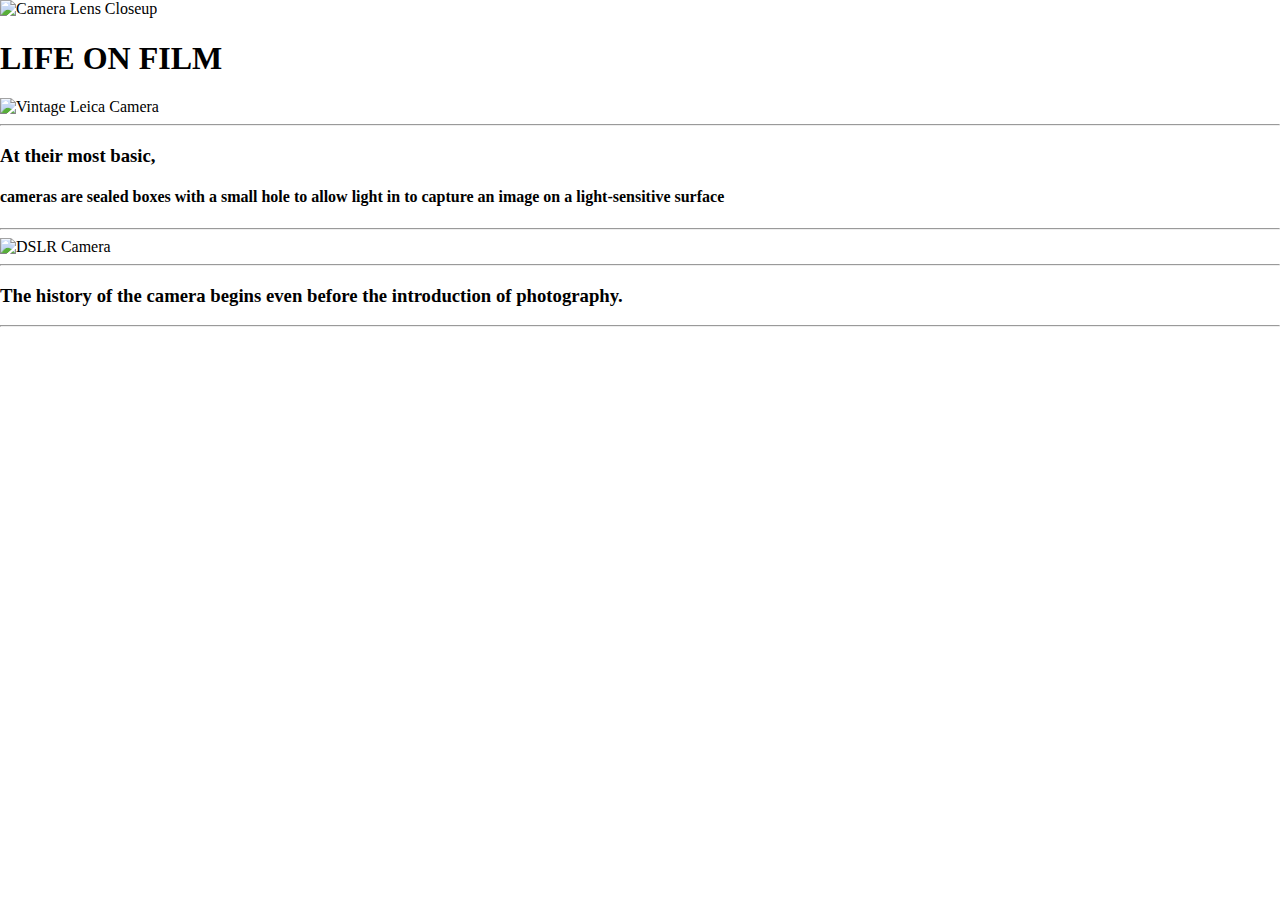
==== Kelsey Web 2/deploy/index.html @ d521c870 "added sction 3" ====
<!DOCTYPE html>
<html lang="en">

<head>
    <meta charset="UTF-8">
    <meta name="viewport" content="width=device-width, initial-scale=1.0">
    <meta http-equiv="X-UA-Compatible" content="ie=edge">
    <link rel="stylesheet" href="css/styles.css">
    <title>Week 2 In-Class Demo</title>
</head>

<body>

<section>

    <img src="img/section-1/hero.jpg" alt="Camera Lens Closeup"> </img>

    <h1> <b> LIFE ON FILM </b> </h1>

</section>


<section>
    <aside>
    
        <img src="img/section-2/left-side.jpg" alt="Vintage Leica Camera"></img>
    
    </aside>
        
    <article>        
        
        <hr />

        <h3>At their most basic,</h3>

        <h4> cameras are sealed boxes with a small hole to allow light in to capture an image on a light-sensitive surface </h4>

        <hr />
        
     </article>


</article>

</section>
<section>

    <aside>    
        
        <img src+"img/section-3/Step-1.jpg" alt="DSLR Camera">

    </aside>
    

    <section>
       
        <hr />

        <h3>The history of the camera begins even before the introduction of photography. </h3>

        <hr />


    </section>
    
</section>
<section></section>
<section></section>


    <!-- jQuery -->
    <script src="https://ajax.googleapis.com/ajax/libs/jquery/3.4.1/jquery.min.js"></script>
    <!-- Greensock -->
    <script src="https://cdnjs.cloudflare.com/ajax/libs/gsap/3.2.6/gsap.min.js"></script>
    <script src="js/scripts-min.js"></script>
</body>

</html>
---- Kelsey Web 2/deploy/css/styles.css ----
/* =============
    Mixins
============= */
/* ---------------- Font Sizing ---------------- */
html {
  font-size: 100%; }

/* ---------------- Media Queries ---------------- */
/* =============
    Variables
============= */
/*! normalize.css v8.0.0 | MIT License | github.com/necolas/normalize.css */
/* Document
   ========================================================================== */
/**
 * 1. Correct the line height in all browsers.
 * 2. Prevent adjustments of font size after orientation changes in iOS.
 */
html {
  line-height: 1.15;
  /* 1 */
  -webkit-text-size-adjust: 100%;
  /* 2 */ }

/* Sections
   ========================================================================== */
/**
 * Remove the margin in all browsers.
 */
body {
  margin: 0; }

/**
 * Correct the font size and margin on `h1` elements within `section` and
 * `article` contexts in Chrome, Firefox, and Safari.
 */
h1 {
  font-size: 2em;
  margin: 0.67em 0; }

/* Grouping content
   ========================================================================== */
/**
 * 1. Add the correct box sizing in Firefox.
 * 2. Show the overflow in Edge and IE.
 */
hr {
  box-sizing: content-box;
  /* 1 */
  height: 0;
  /* 1 */
  overflow: visible;
  /* 2 */ }

/**
 * 1. Correct the inheritance and scaling of font size in all browsers.
 * 2. Correct the odd `em` font sizing in all browsers.
 */
pre {
  font-family: monospace, monospace;
  /* 1 */
  font-size: 1em;
  /* 2 */ }

/* Text-level semantics
   ========================================================================== */
/**
 * Remove the gray background on active links in IE 10.
 */
a {
  background-color: transparent; }

/**
 * 1. Remove the bottom border in Chrome 57-
 * 2. Add the correct text decoration in Chrome, Edge, IE, Opera, and Safari.
 */
abbr[title] {
  border-bottom: none;
  /* 1 */
  text-decoration: underline;
  /* 2 */
  text-decoration: underline dotted;
  /* 2 */ }

/**
 * Add the correct font weight in Chrome, Edge, and Safari.
 */
b,
strong {
  font-weight: bolder; }

/**
 * 1. Correct the inheritance and scaling of font size in all browsers.
 * 2. Correct the odd `em` font sizing in all browsers.
 */
code,
kbd,
samp {
  font-family: monospace, monospace;
  /* 1 */
  font-size: 1em;
  /* 2 */ }

/**
 * Add the correct font size in all browsers.
 */
small {
  font-size: 80%; }

/**
 * Prevent `sub` and `sup` elements from affecting the line height in
 * all browsers.
 */
sub,
sup {
  font-size: 75%;
  line-height: 0;
  position: relative;
  vertical-align: baseline; }

sub {
  bottom: -0.25em; }

sup {
  top: -0.5em; }

/* Embedded content
   ========================================================================== */
/**
 * Remove the border on images inside links in IE 10.
 */
img {
  border-style: none; }

/* Forms
   ========================================================================== */
/**
 * 1. Change the font styles in all browsers.
 * 2. Remove the margin in Firefox and Safari.
 */
button,
input,
optgroup,
select,
textarea {
  font-family: inherit;
  /* 1 */
  font-size: 100%;
  /* 1 */
  line-height: 1.15;
  /* 1 */
  margin: 0;
  /* 2 */ }

/**
 * Show the overflow in IE.
 * 1. Show the overflow in Edge.
 */
button,
input {
  /* 1 */
  overflow: visible; }

/**
 * Remove the inheritance of text transform in Edge, Firefox, and IE.
 * 1. Remove the inheritance of text transform in Firefox.
 */
button,
select {
  /* 1 */
  text-transform: none; }

/**
 * Correct the inability to style clickable types in iOS and Safari.
 */
button,
[type="button"],
[type="reset"],
[type="submit"] {
  -webkit-appearance: button; }

/**
 * Remove the inner border and padding in Firefox.
 */
button::-moz-focus-inner,
[type="button"]::-moz-focus-inner,
[type="reset"]::-moz-focus-inner,
[type="submit"]::-moz-focus-inner {
  border-style: none;
  padding: 0; }

/**
 * Restore the focus styles unset by the previous rule.
 */
button:-moz-focusring,
[type="button"]:-moz-focusring,
[type="reset"]:-moz-focusring,
[type="submit"]:-moz-focusring {
  outline: 1px dotted ButtonText; }

/**
 * Correct the padding in Firefox.
 */
fieldset {
  padding: 0.35em 0.75em 0.625em; }

/**
 * 1. Correct the text wrapping in Edge and IE.
 * 2. Correct the color inheritance from `fieldset` elements in IE.
 * 3. Remove the padding so developers are not caught out when they zero out
 *    `fieldset` elements in all browsers.
 */
legend {
  box-sizing: border-box;
  /* 1 */
  color: inherit;
  /* 2 */
  display: table;
  /* 1 */
  max-width: 100%;
  /* 1 */
  padding: 0;
  /* 3 */
  white-space: normal;
  /* 1 */ }

/**
 * Add the correct vertical alignment in Chrome, Firefox, and Opera.
 */
progress {
  vertical-align: baseline; }

/**
 * Remove the default vertical scrollbar in IE 10+.
 */
textarea {
  overflow: auto; }

/**
 * 1. Add the correct box sizing in IE 10.
 * 2. Remove the padding in IE 10.
 */
[type="checkbox"],
[type="radio"] {
  box-sizing: border-box;
  /* 1 */
  padding: 0;
  /* 2 */ }

/**
 * Correct the cursor style of increment and decrement buttons in Chrome.
 */
[type="number"]::-webkit-inner-spin-button,
[type="number"]::-webkit-outer-spin-button {
  height: auto; }

/**
 * 1. Correct the odd appearance in Chrome and Safari.
 * 2. Correct the outline style in Safari.
 */
[type="search"] {
  -webkit-appearance: textfield;
  /* 1 */
  outline-offset: -2px;
  /* 2 */ }

/**
 * Remove the inner padding in Chrome and Safari on macOS.
 */
[type="search"]::-webkit-search-decoration {
  -webkit-appearance: none; }

/**
 * 1. Correct the inability to style clickable types in iOS and Safari.
 * 2. Change font properties to `inherit` in Safari.
 */
::-webkit-file-upload-button {
  -webkit-appearance: button;
  /* 1 */
  font: inherit;
  /* 2 */ }

/* Interactive
   ========================================================================== */
/*
 * Add the correct display in Edge, IE 10+, and Firefox.
 */
details {
  display: block; }

/*
 * Add the correct display in all browsers.
 */
summary {
  display: list-item; }

/* Misc
   ========================================================================== */
/**
 * Add the correct display in IE 10+.
 */
template {
  display: none; }

/**
 * Add the correct display in IE 10.
 */
[hidden] {
  display: none; }

/* =============
    Base
============= */
/* =============
    Typography
============= */
/* =============
    Buttons
============= */
/* =============
    Forms
============= */
[type='text'], [type='password'], [type='date'], [type='datetime'], [type='datetime-local'], [type='month'], [type='week'], [type='email'], [type='number'], [type='search'], [type='tel'], [type='time'], [type='url'], [type='color'], textarea {
  box-shadow: none; }

[type='text']:focus, [type='password']:focus, [type='date']:focus, [type='datetime']:focus, [type='datetime-local']:focus, [type='month']:focus, [type='week']:focus, [type='email']:focus, [type='number']:focus, [type='search']:focus, [type='tel']:focus, [type='time']:focus, [type='url']:focus, [type='color']:focus, textarea:focus {
  box-shadow: none; }

input[type=text],
input[type=email],
input[type=password],
textarea {
  -webkit-appearance: none; }

/* =============
    Navigation
============= */
/* =============
    Header
============= */
/* =============
    Footer
============= */
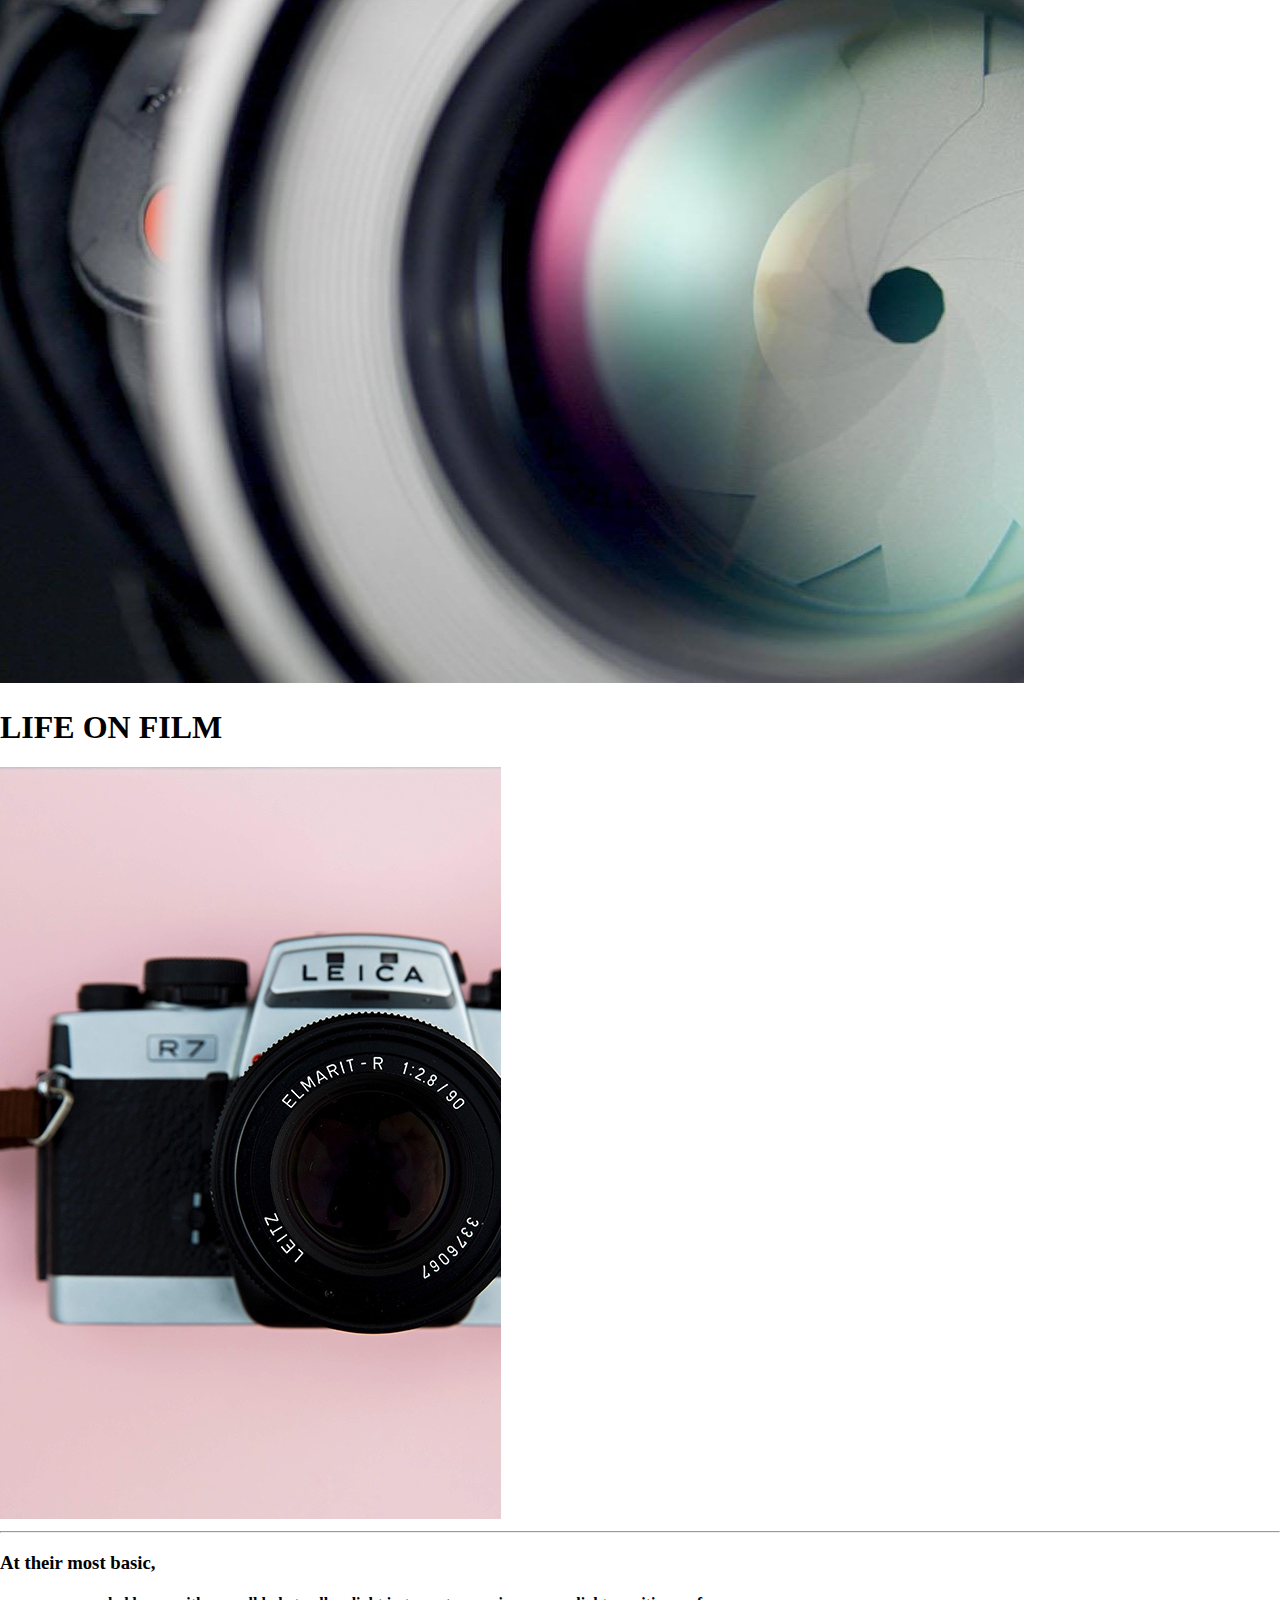
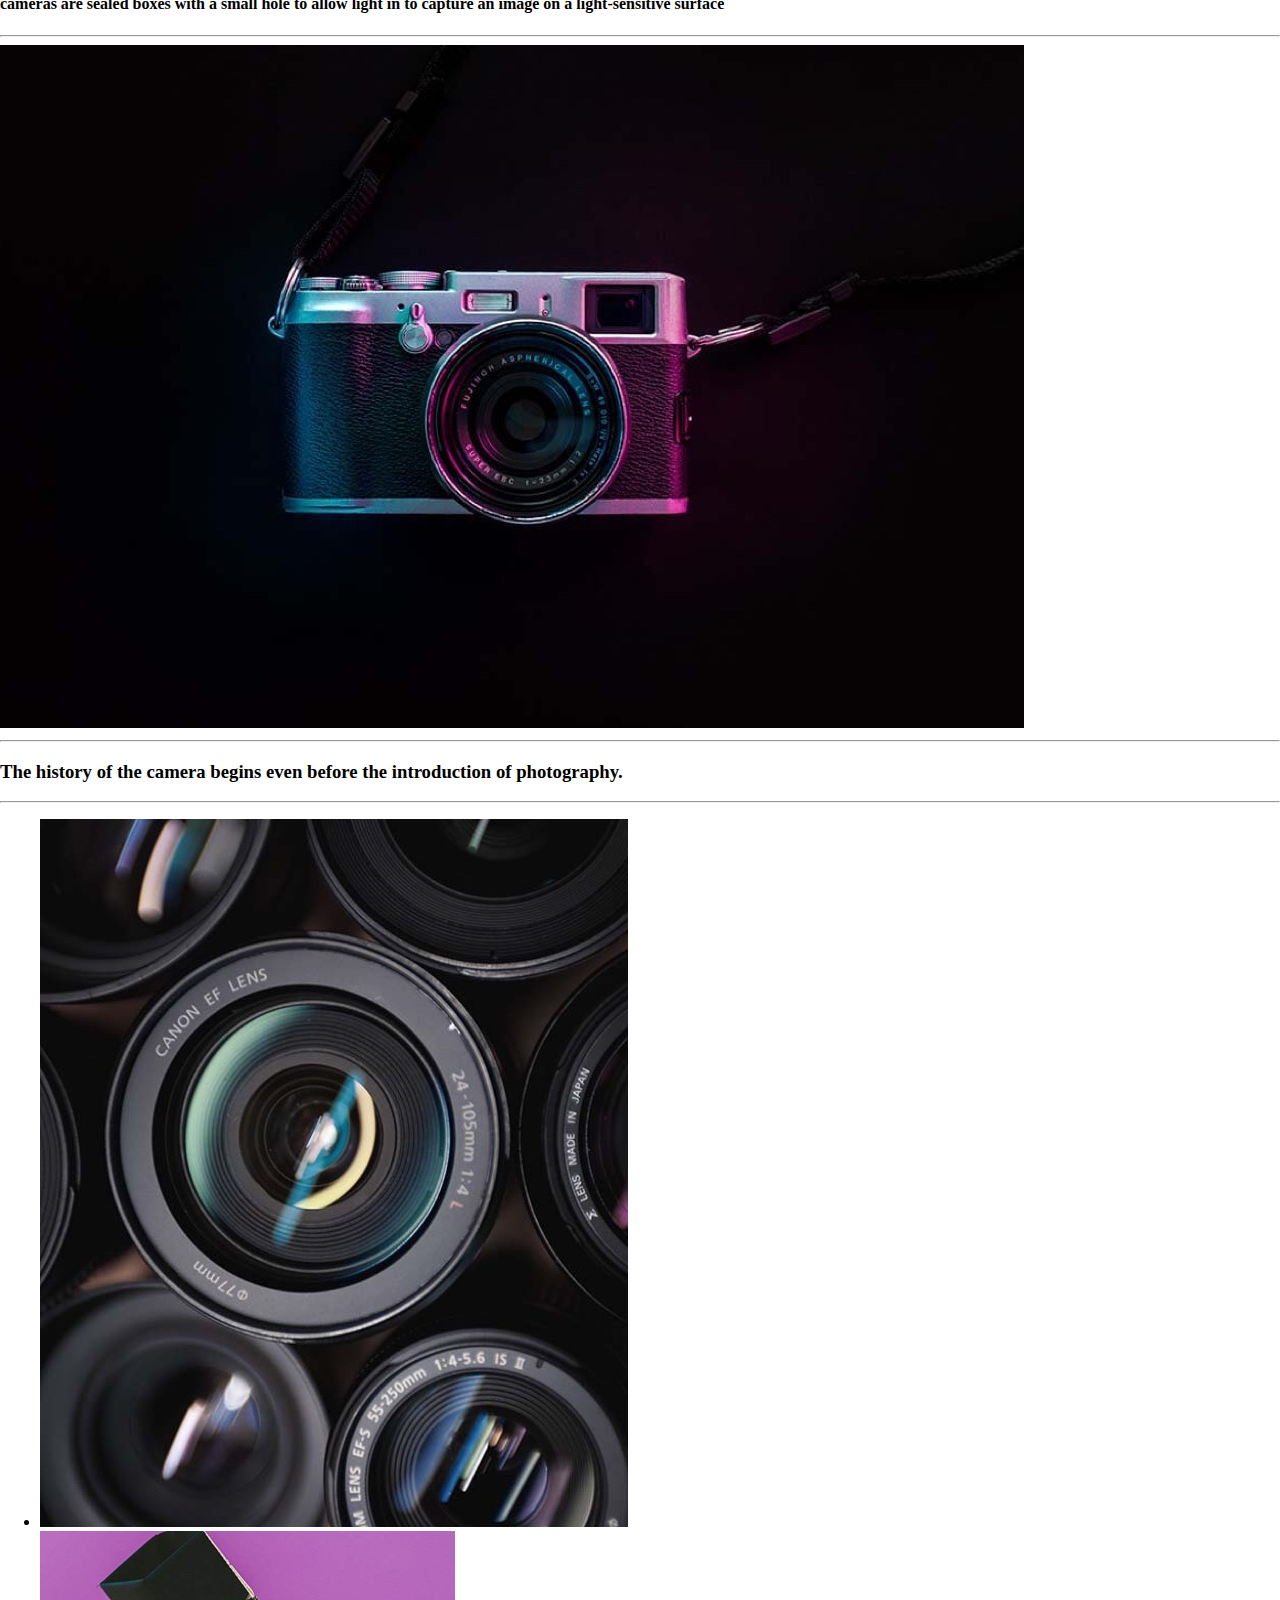
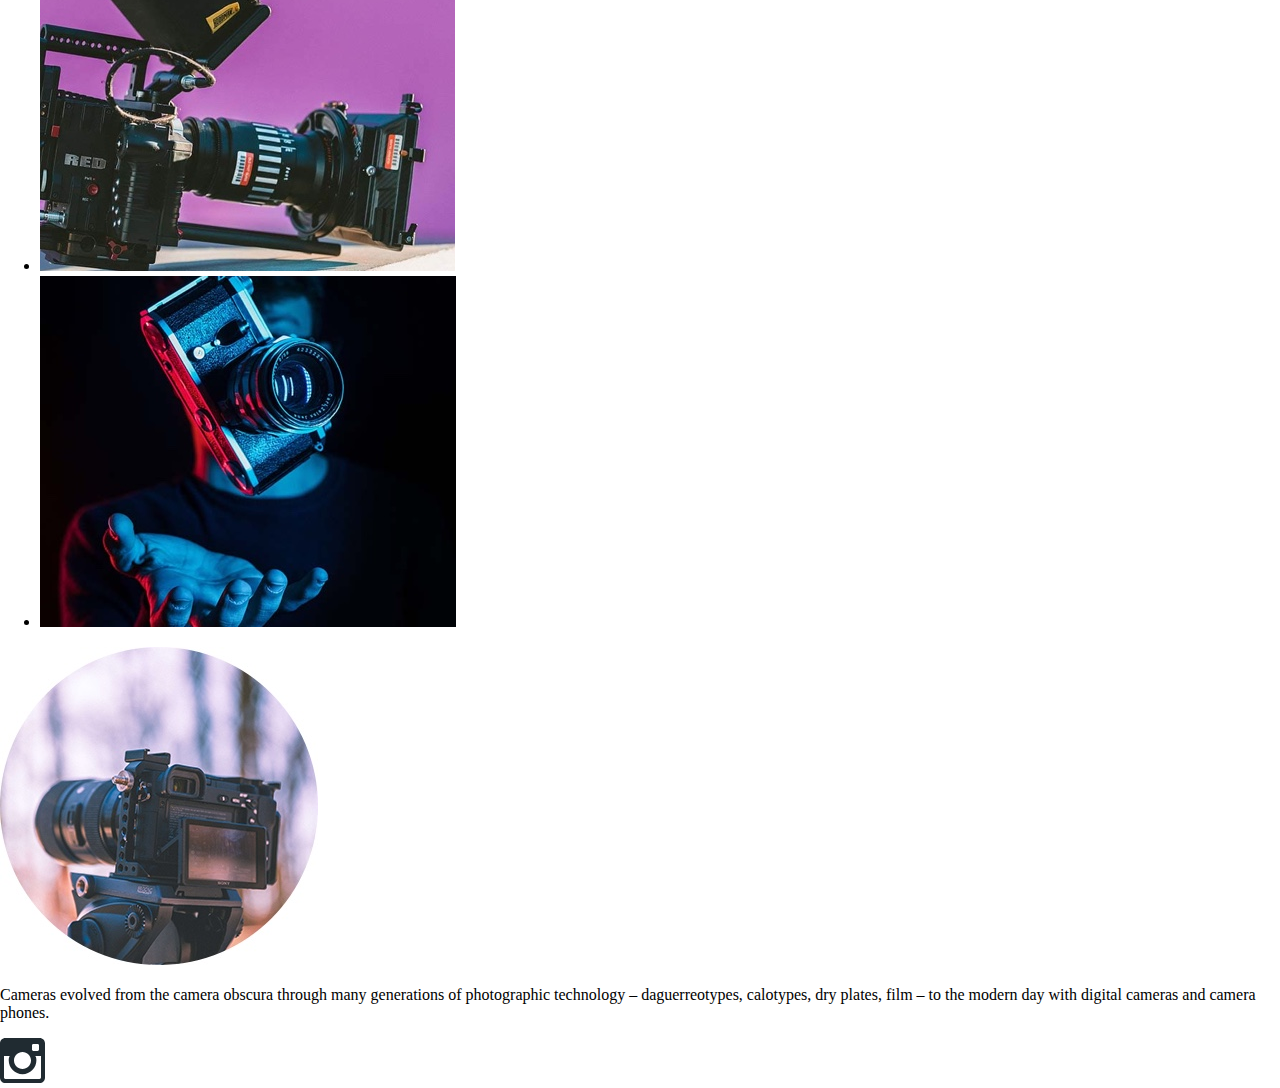
==== commit 11e753d0: "modified photo descriptions" ====
--- a/Kelsey Web 2/deploy/index.html
+++ b/Kelsey Web 2/deploy/index.html
@@ -6,14 +6,14 @@
     <meta name="viewport" content="width=device-width, initial-scale=1.0">
     <meta http-equiv="X-UA-Compatible" content="ie=edge">
     <link rel="stylesheet" href="css/styles.css">
-    <title>Week 2 In-Class Demo</title>
+    <title>Week 2 Homework</title>
 </head>
 
 <body>
 
 <section>
 
-    <img src="img/section-1/hero.jpg" alt="Camera Lens Closeup"> </img>
+    <img src="img/section-1/hero.jpg" alt="Camera Lens Closeup" title="Life on Film" />
 
     <h1> <b> LIFE ON FILM </b> </h1>
 
@@ -23,7 +23,7 @@
 <section>
     <aside>
     
-        <img src="img/section-2/left-side.jpg" alt="Vintage Leica Camera"></img>
+        <img src="img/section-2/left-side.jpg" alt="Vintage Leica Camera" />
     
     </aside>
         
@@ -39,15 +39,12 @@
         
      </article>
 
-
-</article>
-
 </section>
 <section>
 
     <aside>    
         
-        <img src+"img/section-3/Step-1.jpg" alt="DSLR Camera">
+        <img src="img/section-3/Step-1.jpg" alt="DSLR Camera" />
 
     </aside>
     
@@ -62,11 +59,36 @@
 
 
     </section>
+
+</section>
+<section>
+
+<ul> 
+
+    <li>    <img src="img/section-4/gallery-1.jpg" alt="Camera Lens Closeup" title="Life on Film" />
+    </li>
+
+    <li>    <img src="img/section-4/gallery-2.jpg" alt="Camera Lens Closeup" title="Life on Film" />
+    </li>
+
+    <li>    <img src="img/section-4/gallery-3.jpg" alt="Camera Lens Closeup" title="Life on Film" />
+    </li>
+
+</ul>
+
+</section>
+<section>
+
+    <img src="img/section-5/circle-callout.jpg" alt="Camera on Tripod" />
+
+    <p> Cameras evolved from the camera obscura through many generations of photographic technology – daguerreotypes, calotypes, dry plates, film – to the modern day with digital cameras and camera phones.  </p>
+
+</section>
+<section>
     
+    <img src="img/footer/logo.svg" alt="Instagram link" />
+
 </section>
-<section></section>
-<section></section>
-
 
     <!-- jQuery -->
     <script src="https://ajax.googleapis.com/ajax/libs/jquery/3.4.1/jquery.min.js"></script>
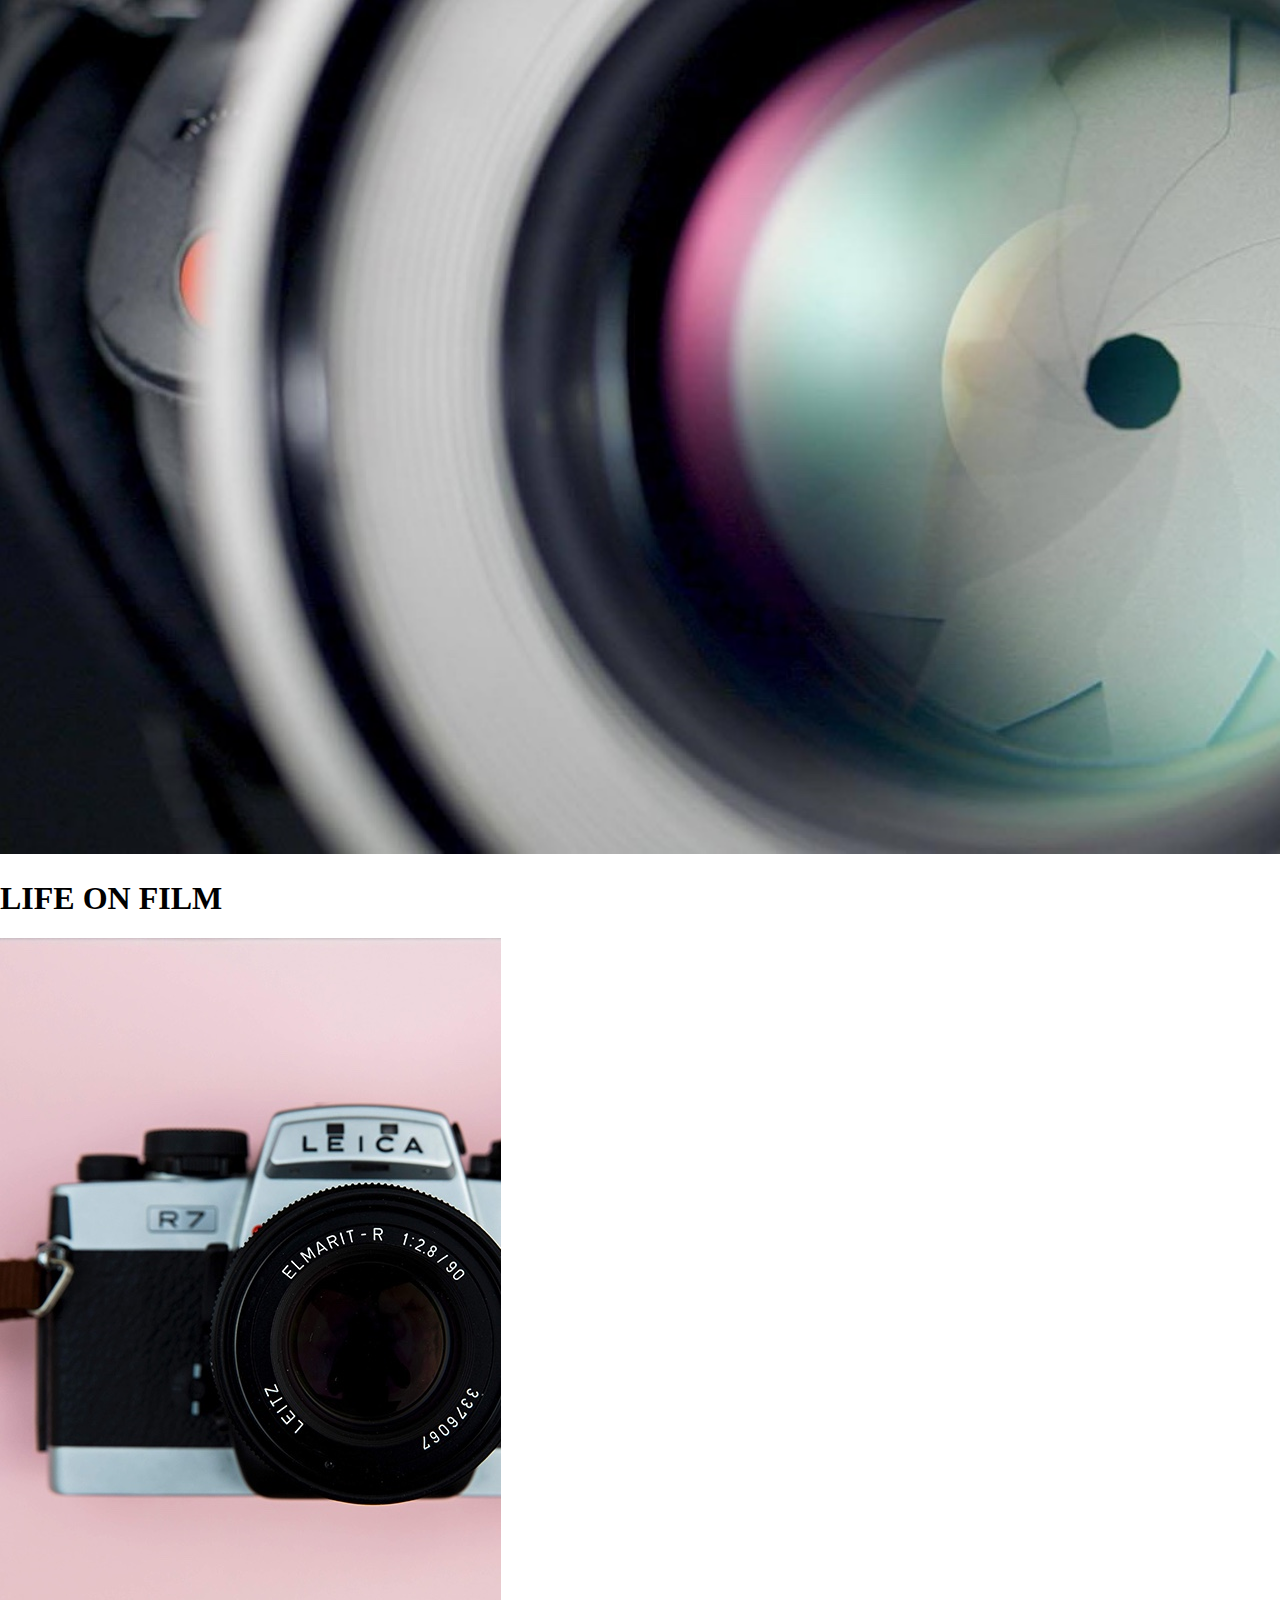
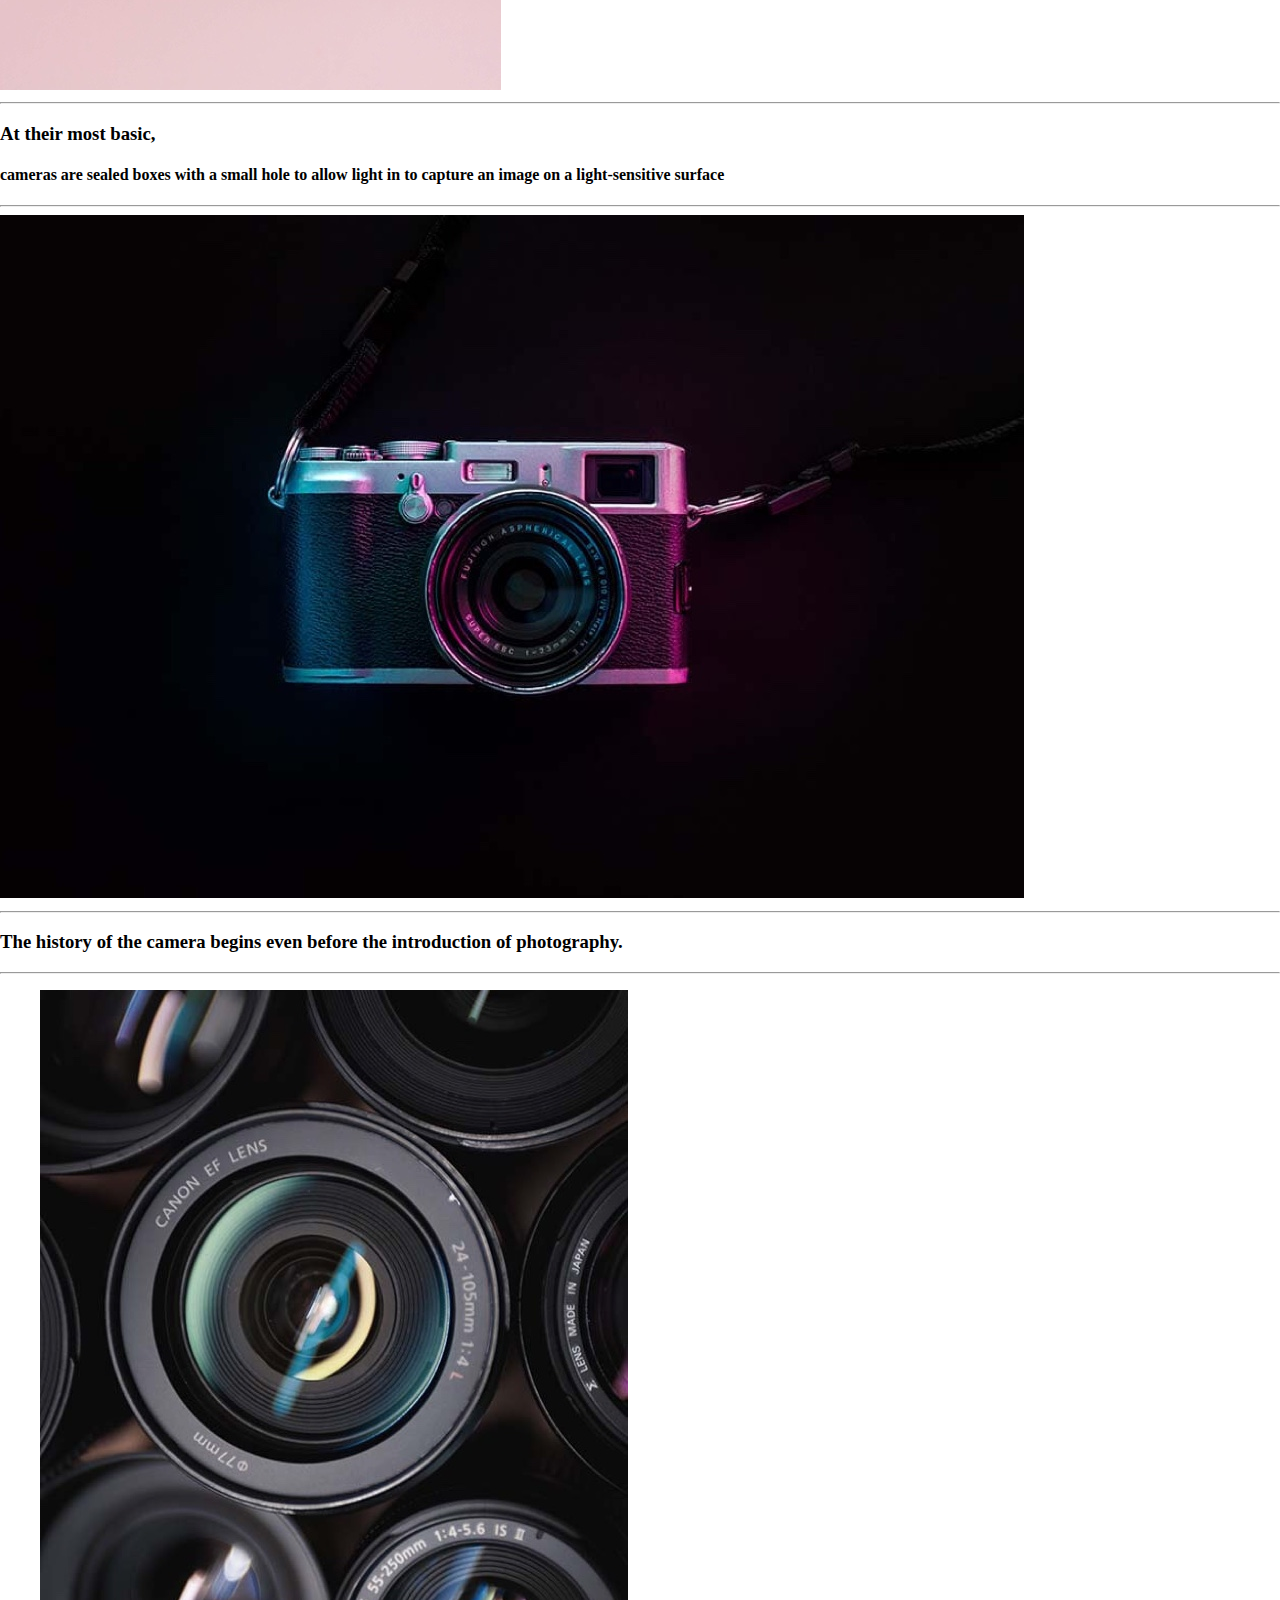
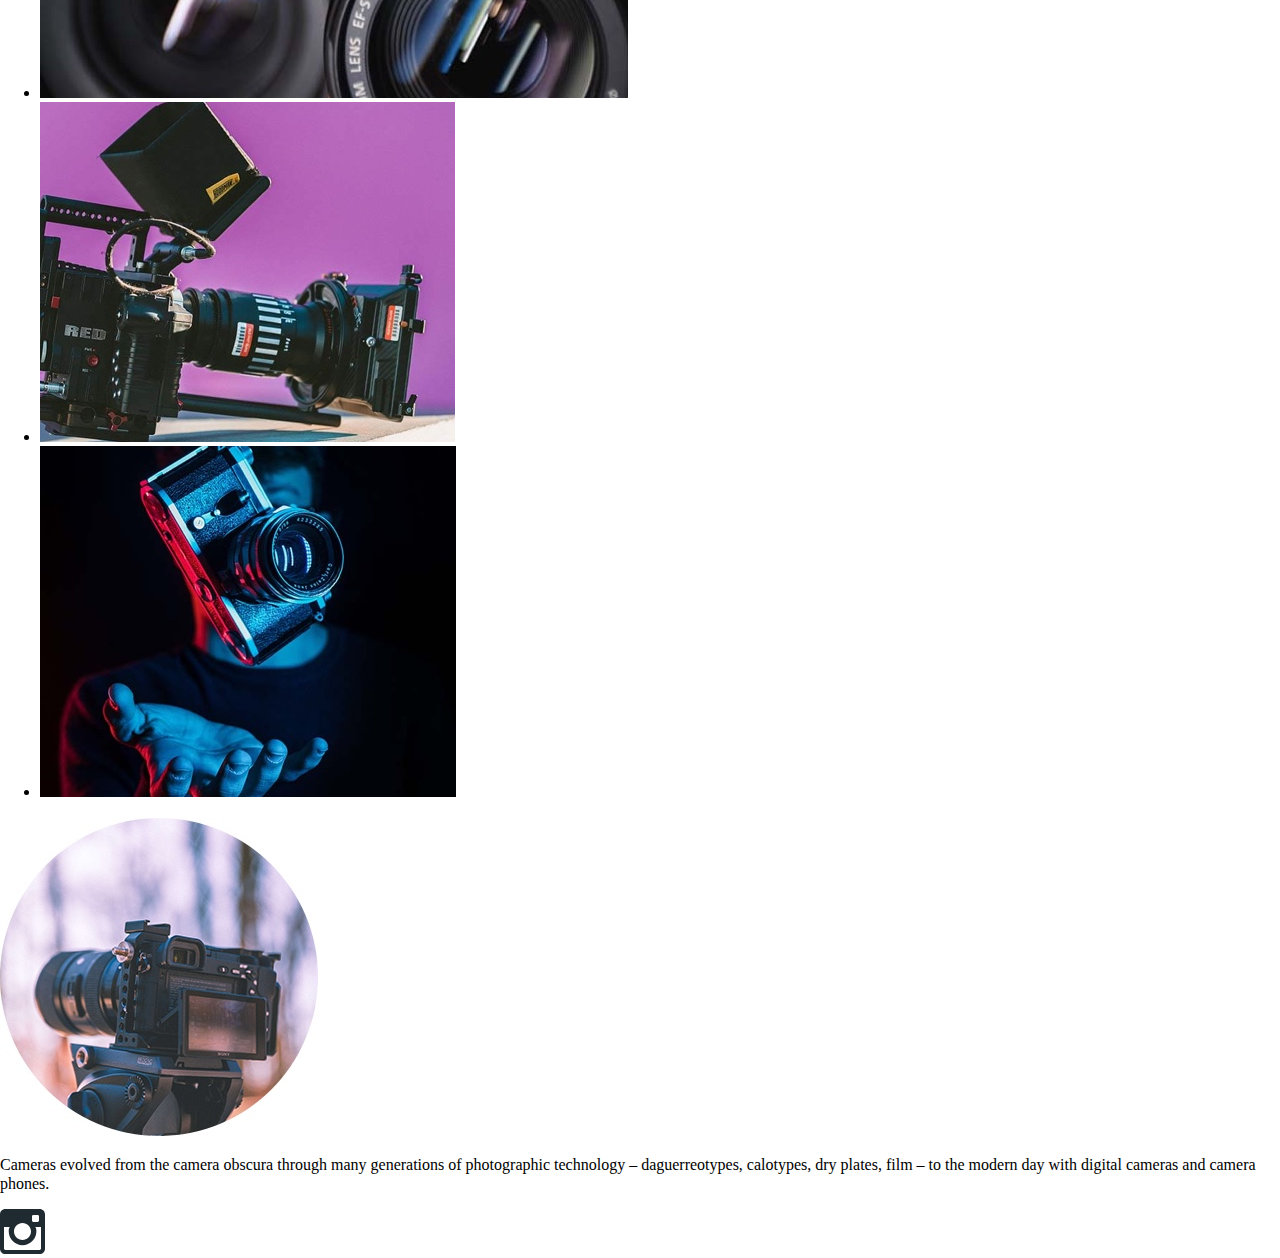
==== commit 2e246899: "created section 1 scss" ====
--- a/Kelsey Web 2/deploy/index.html
+++ b/Kelsey Web 2/deploy/index.html
@@ -11,7 +11,7 @@
 
 <body>
 
-<section>
+<section id="section-1">
 
     <img src="img/section-1/hero.jpg" alt="Camera Lens Closeup" title="Life on Film" />
 
@@ -65,13 +65,13 @@
 
 <ul> 
 
-    <li>    <img src="img/section-4/gallery-1.jpg" alt="Camera Lens Closeup" title="Life on Film" />
+    <li>    <img src="img/section-4/gallery-1.jpg" alt="Camera Lenses" />
     </li>
 
-    <li>    <img src="img/section-4/gallery-2.jpg" alt="Camera Lens Closeup" title="Life on Film" />
+    <li>    <img src="img/section-4/gallery-2.jpg" alt="Video Camera" />
     </li>
 
-    <li>    <img src="img/section-4/gallery-3.jpg" alt="Camera Lens Closeup" title="Life on Film" />
+    <li>    <img src="img/section-4/gallery-3.jpg" alt="Blue Red Camera Toss" />
     </li>
 
 </ul>
--- a/Kelsey Web 2/deploy/css/styles.css
+++ b/Kelsey Web 2/deploy/css/styles.css
@@ -9,7 +9,7 @@
 /* =============
     Variables
 ============= */
-/*! normalize.css v8.0.0 | MIT License | github.com/necolas/normalize.css */
+/*! normalize.css v8.0.1 | MIT License | github.com/necolas/normalize.css */
 /* Document
    ========================================================================== */
 /**
@@ -29,6 +29,12 @@
  */
 body {
   margin: 0; }
+
+/**
+ * Render the `main` element consistently in IE.
+ */
+main {
+  display: block; }
 
 /**
  * Correct the font size and margin on `h1` elements within `section` and
@@ -341,3 +347,8 @@
 /* =============
     Footer
 ============= */
+/* =============
+    Section 1
+============= */
+#section-1 img {
+  width: 100%; }
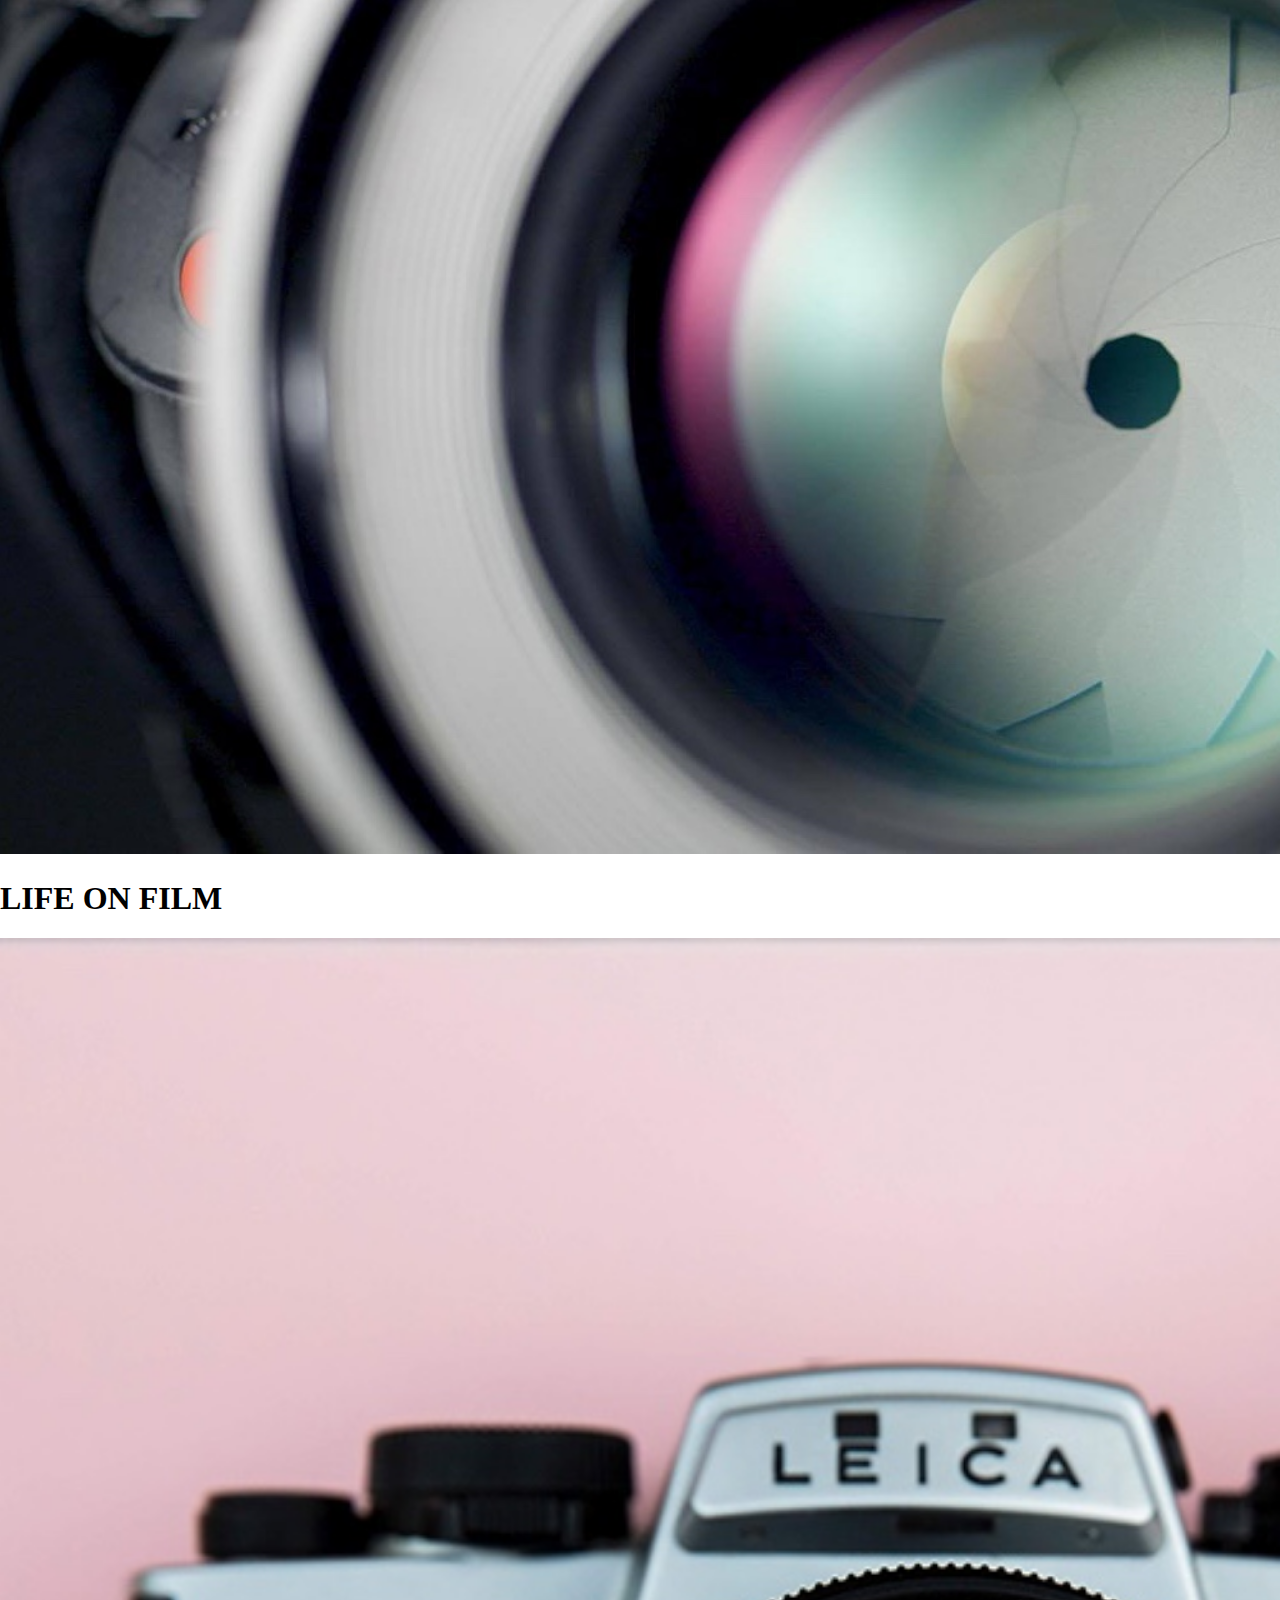
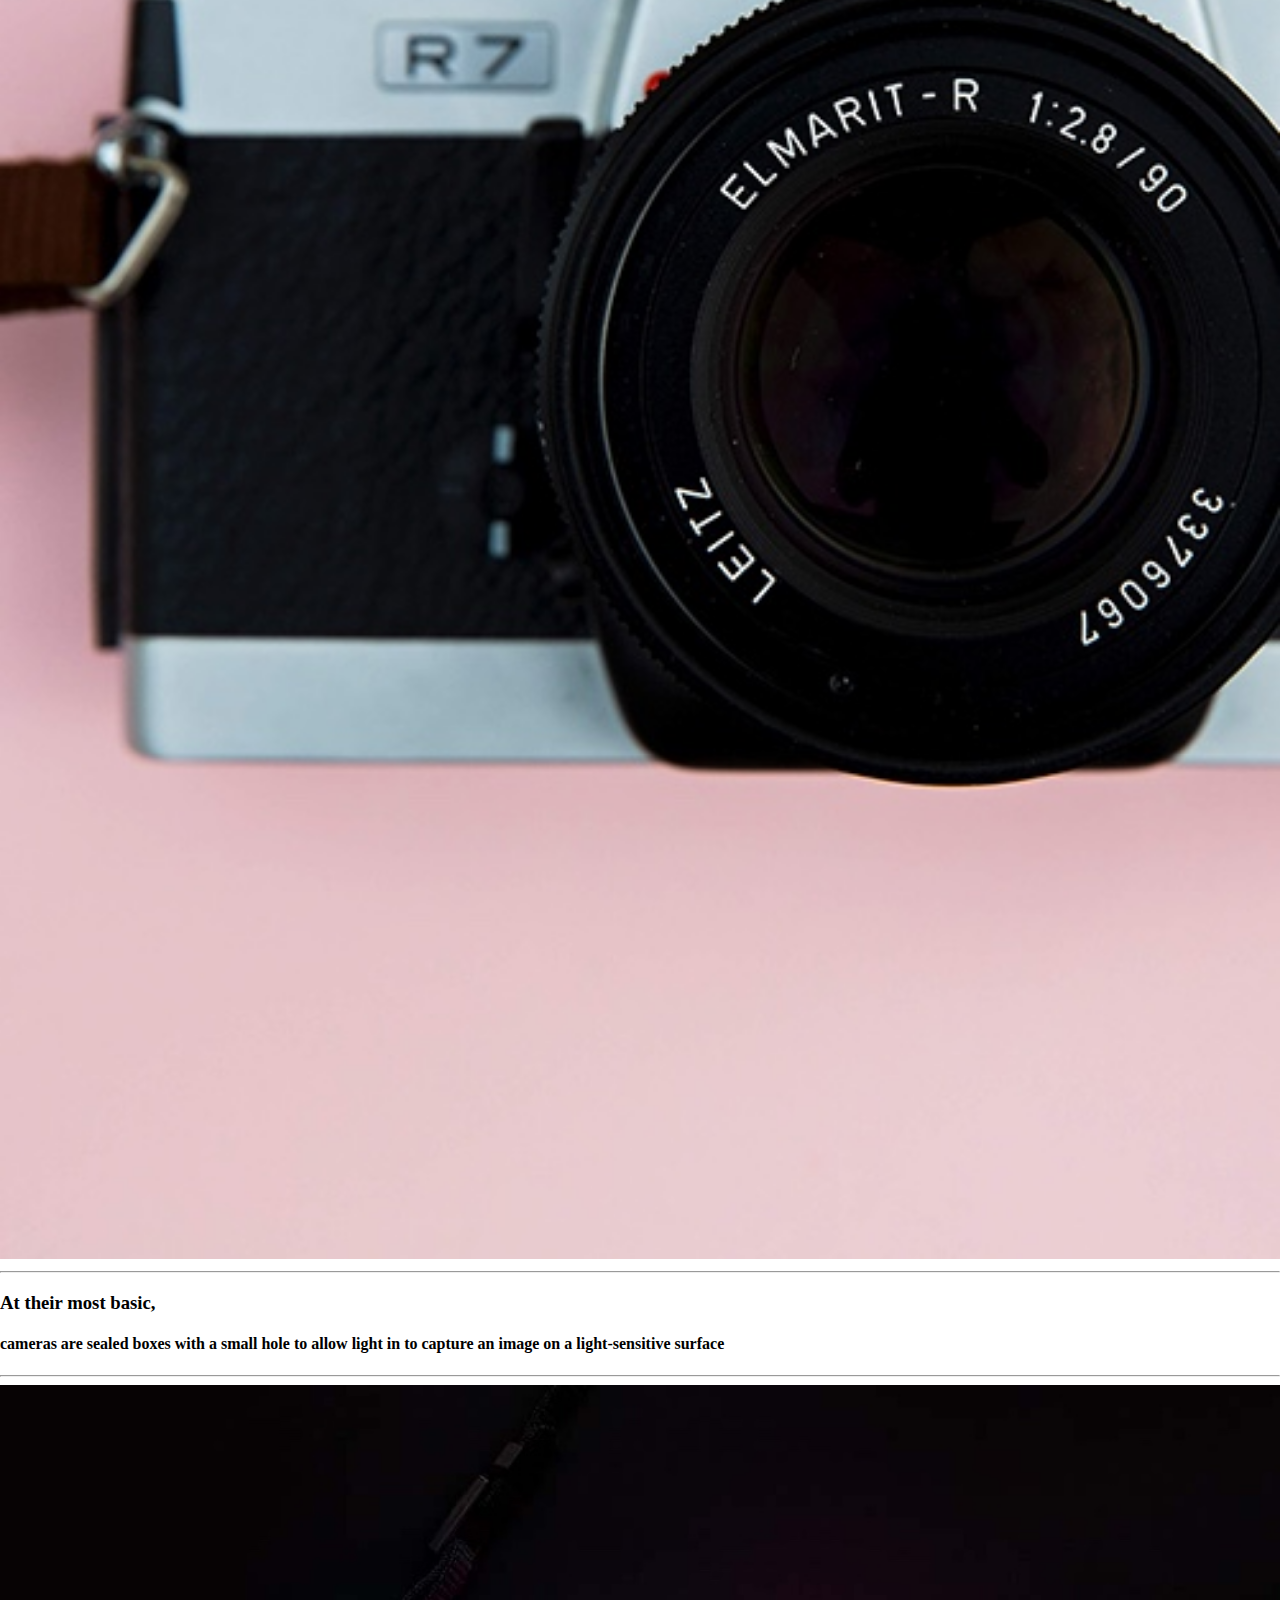
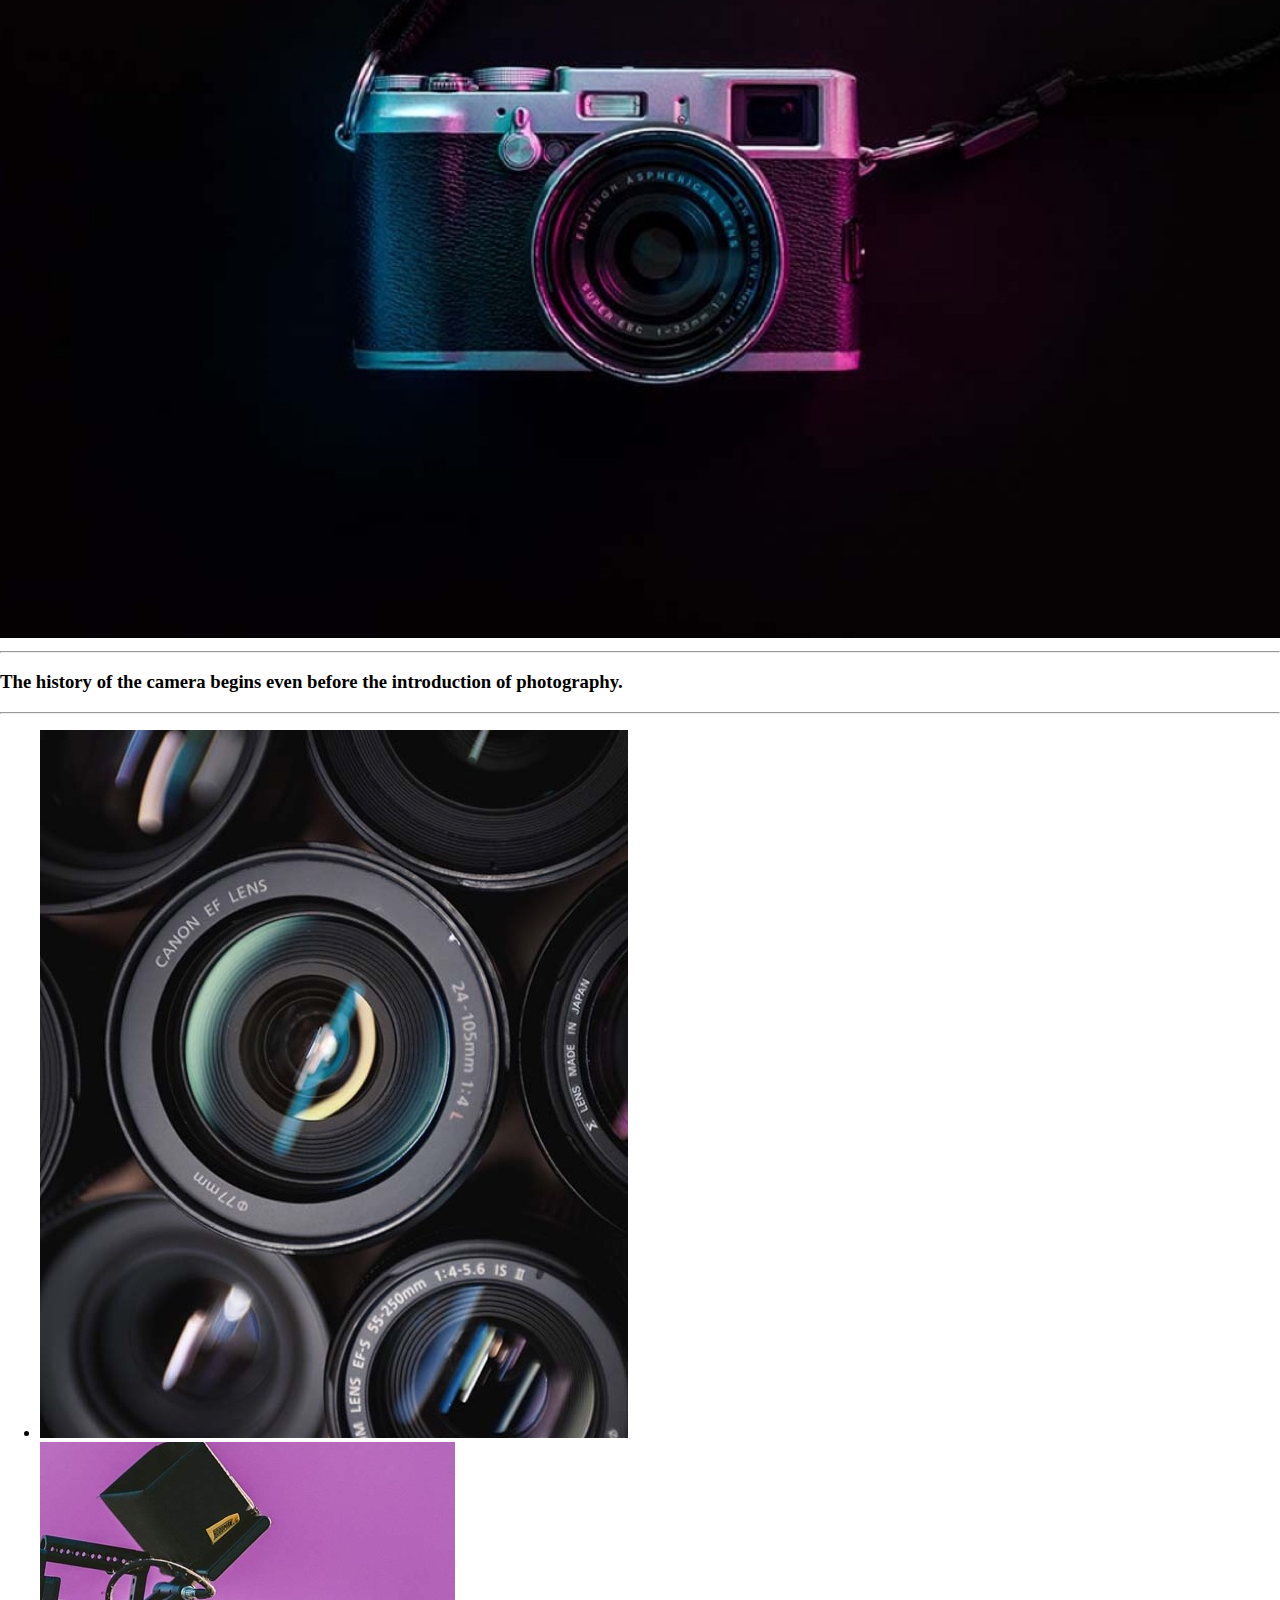
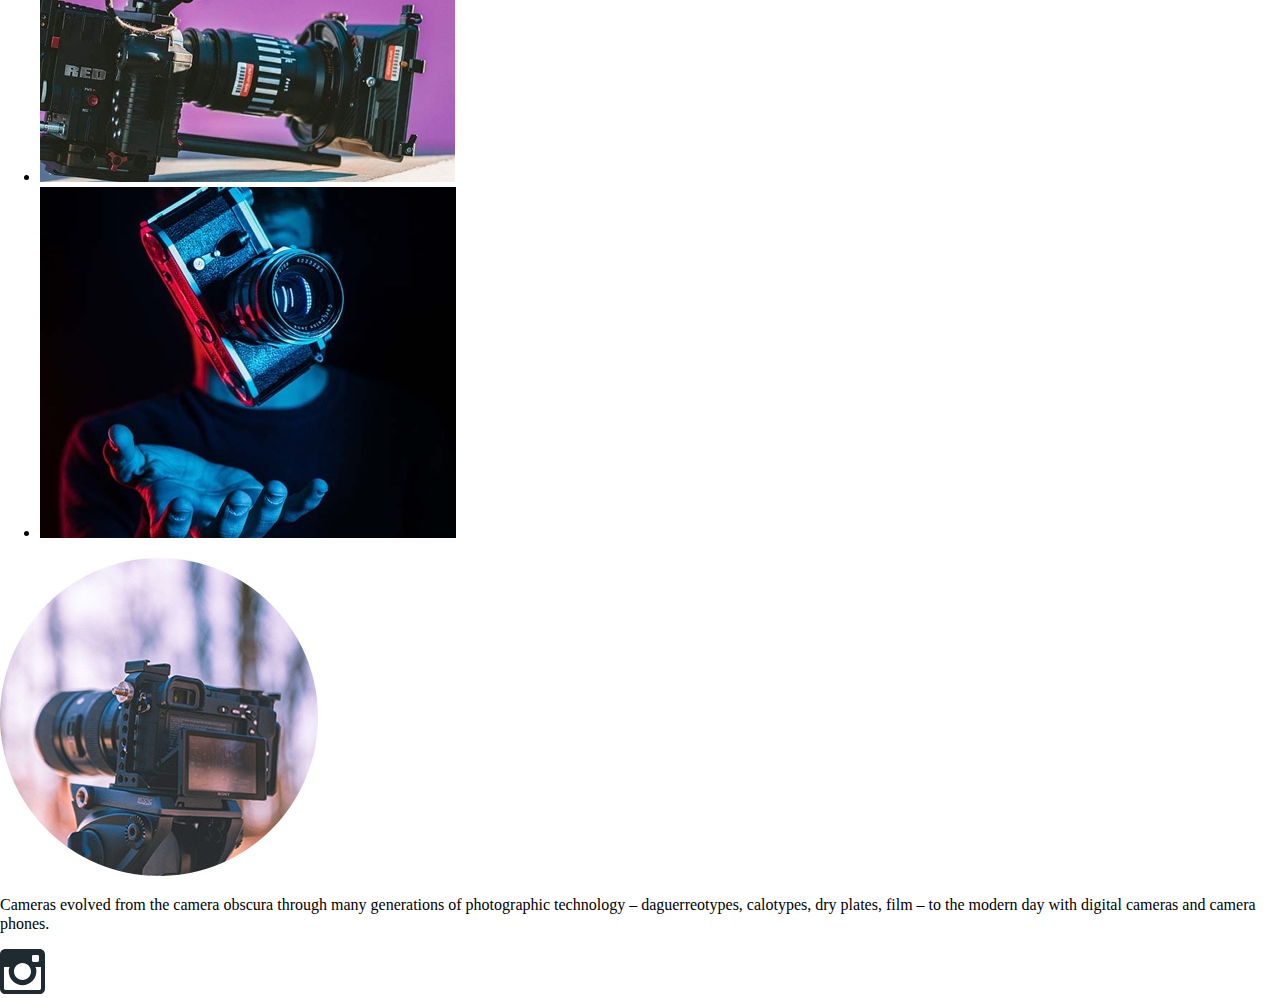
==== commit 29952108: "section 2 image width set to 100%" ====
--- a/Kelsey Web 2/deploy/index.html
+++ b/Kelsey Web 2/deploy/index.html
@@ -20,7 +20,7 @@
 </section>
 
 
-<section>
+<section id="section-2">
     <aside>
     
         <img src="img/section-2/left-side.jpg" alt="Vintage Leica Camera" />
@@ -40,7 +40,7 @@
      </article>
 
 </section>
-<section>
+<section id="section-3">
 
     <aside>    
         
@@ -53,7 +53,8 @@
        
         <hr />
 
-        <h3>The history of the camera begins even before the introduction of photography. </h3>
+        <h3>The history of the camera begins even before the introduction 
+            of photography. </h3>
 
         <hr />
 
@@ -61,7 +62,7 @@
     </section>
 
 </section>
-<section>
+<section id="section-4">
 
 <ul> 
 
@@ -77,7 +78,7 @@
 </ul>
 
 </section>
-<section>
+<section id="section-5">
 
     <img src="img/section-5/circle-callout.jpg" alt="Camera on Tripod" />
 
--- a/Kelsey Web 2/deploy/css/styles.css
+++ b/Kelsey Web 2/deploy/css/styles.css
@@ -352,3 +352,22 @@
 ============= */
 #section-1 img {
   width: 100%; }
+
+/* =============
+    Section 2
+============= */
+#section-2 aside img {
+  width: 100%; }
+
+/* =============
+    Section 3
+============= */
+#section-3 aside img {
+  width: 100%; }
+
+/* =============
+    Section 4
+============= */
+/* =============
+    Section 5
+============= */
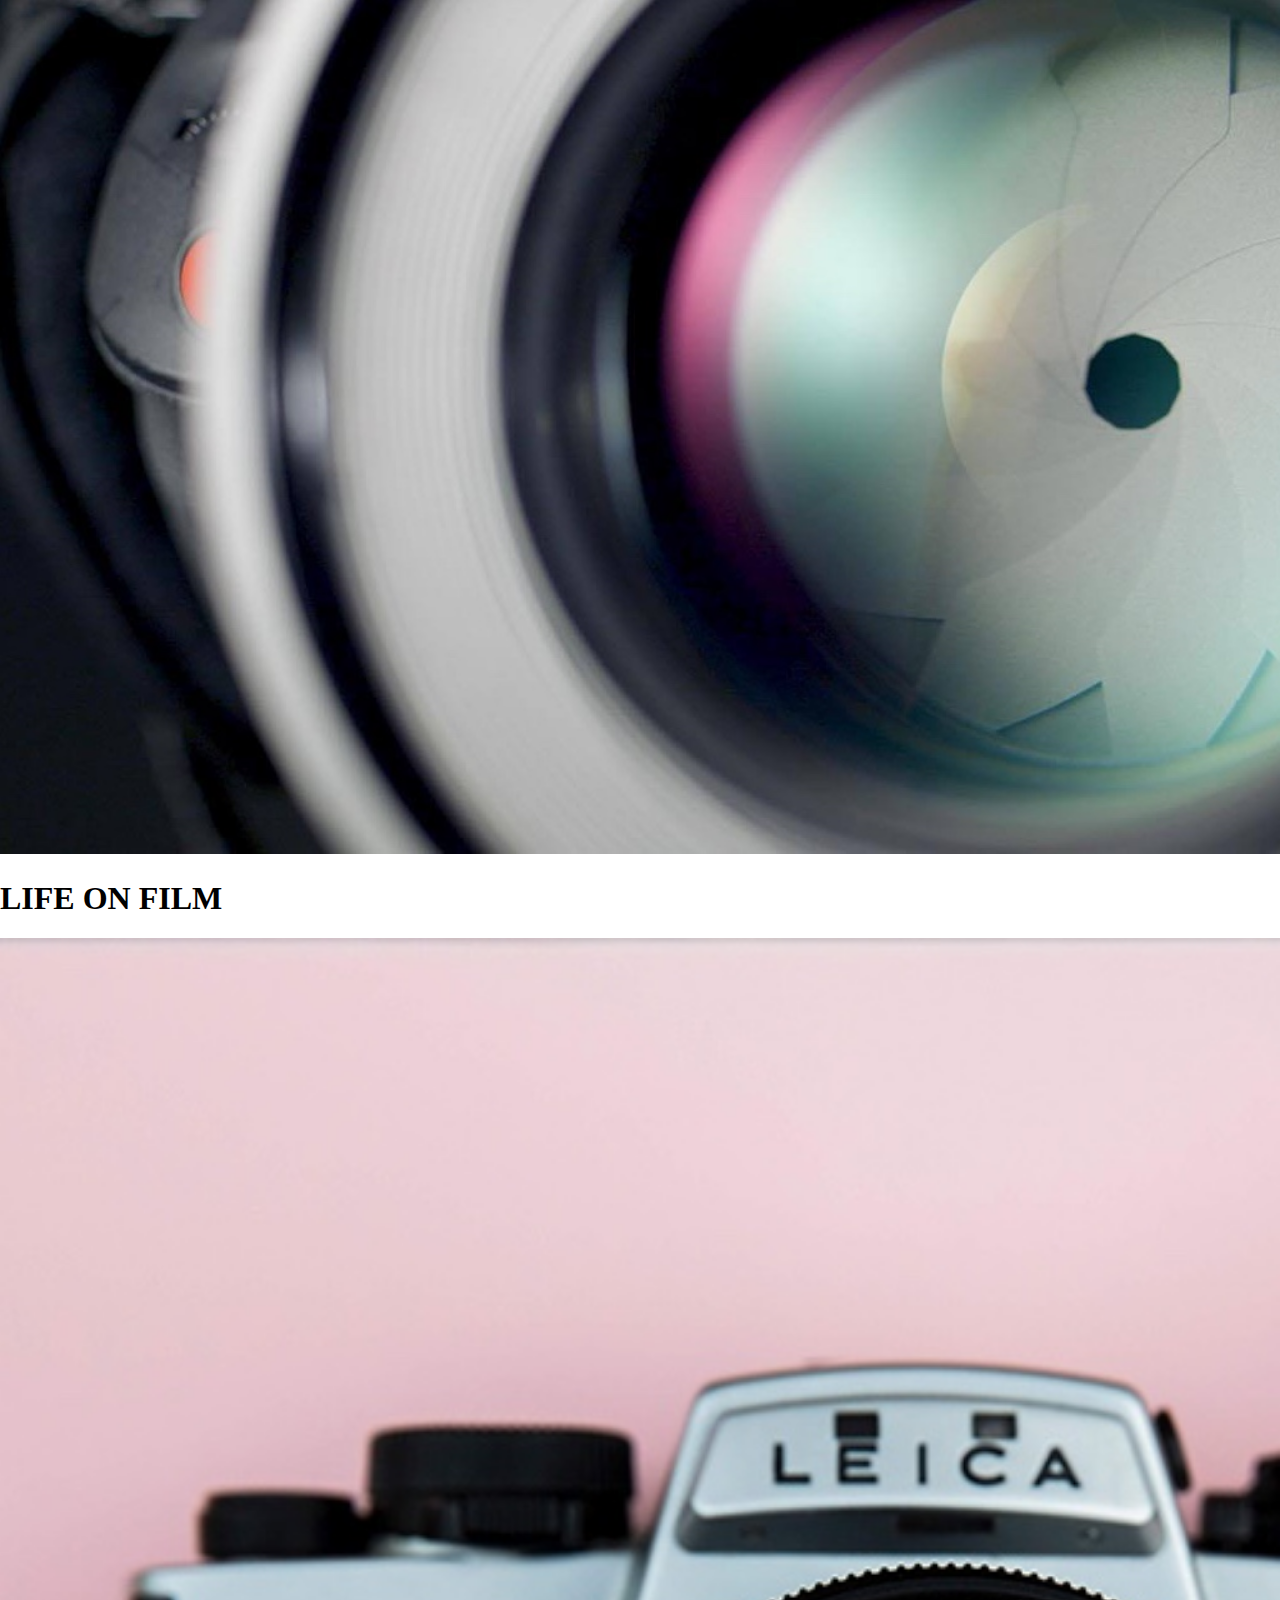
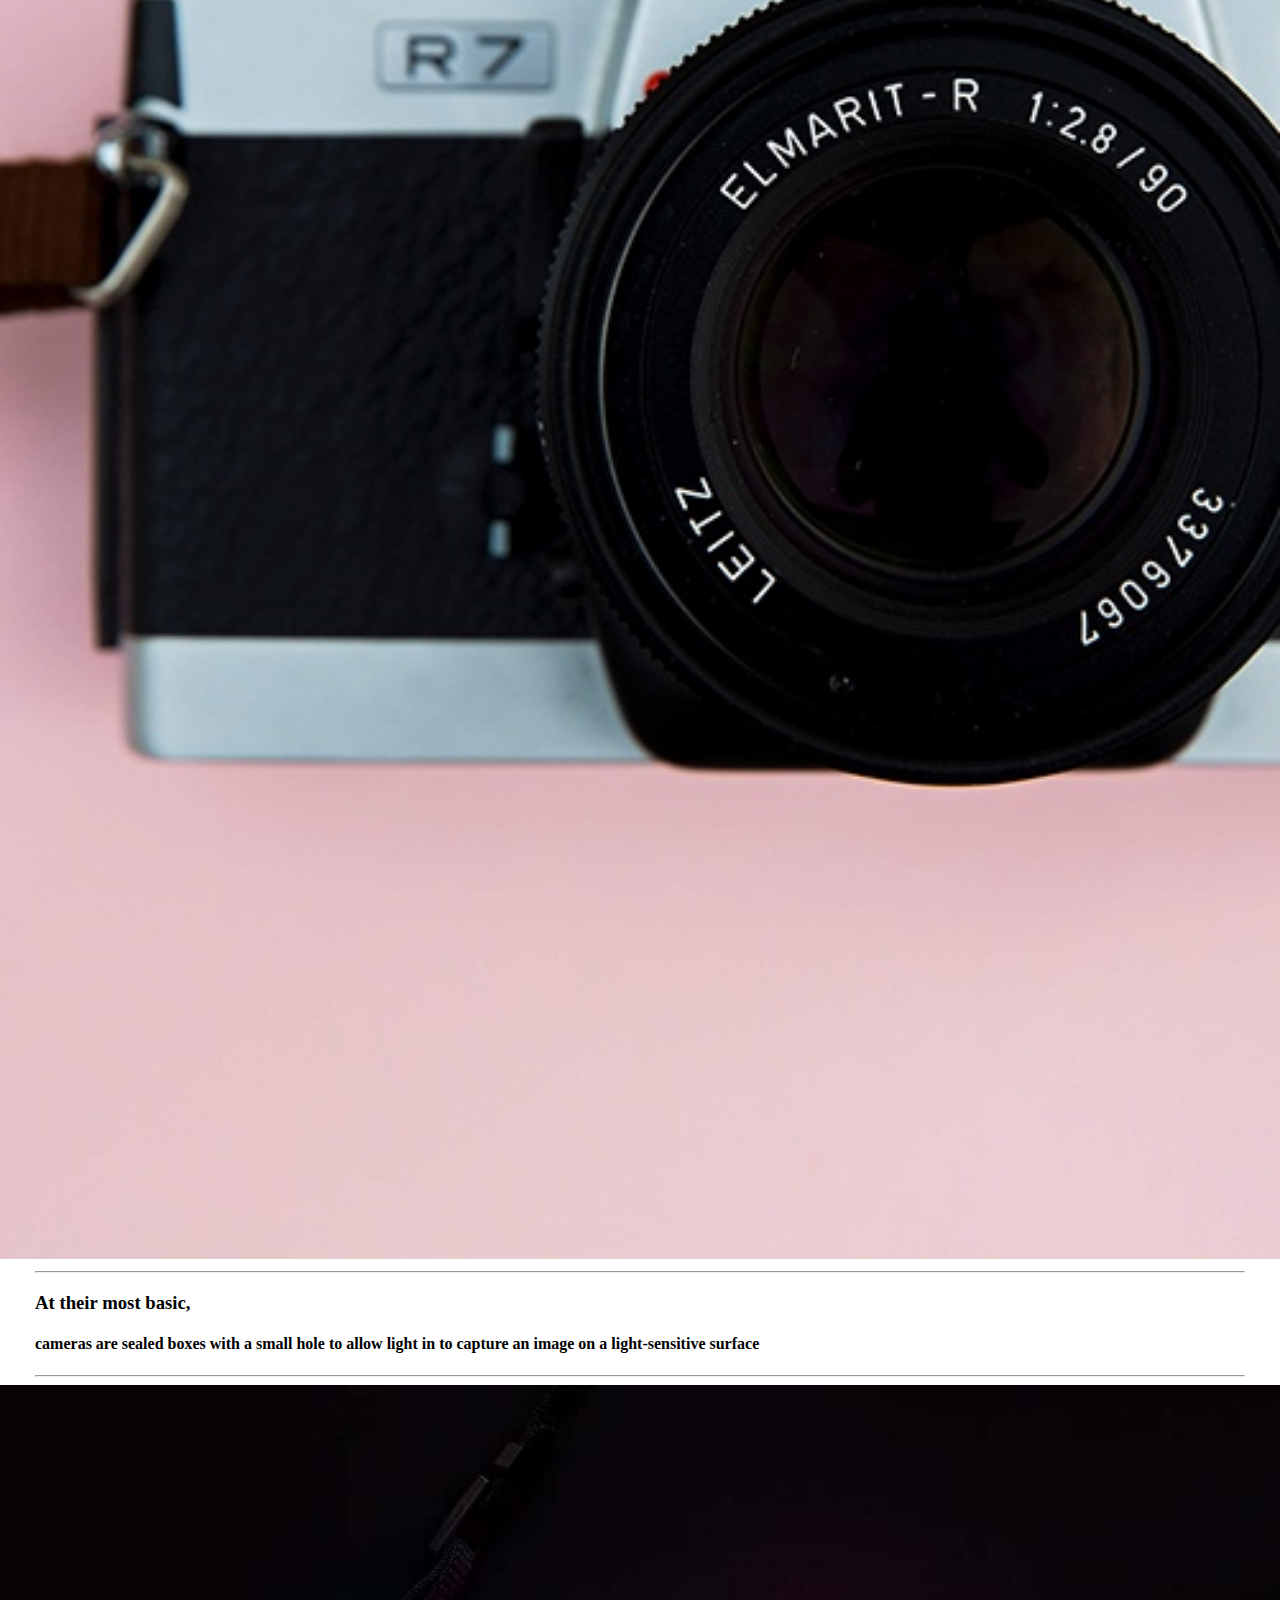
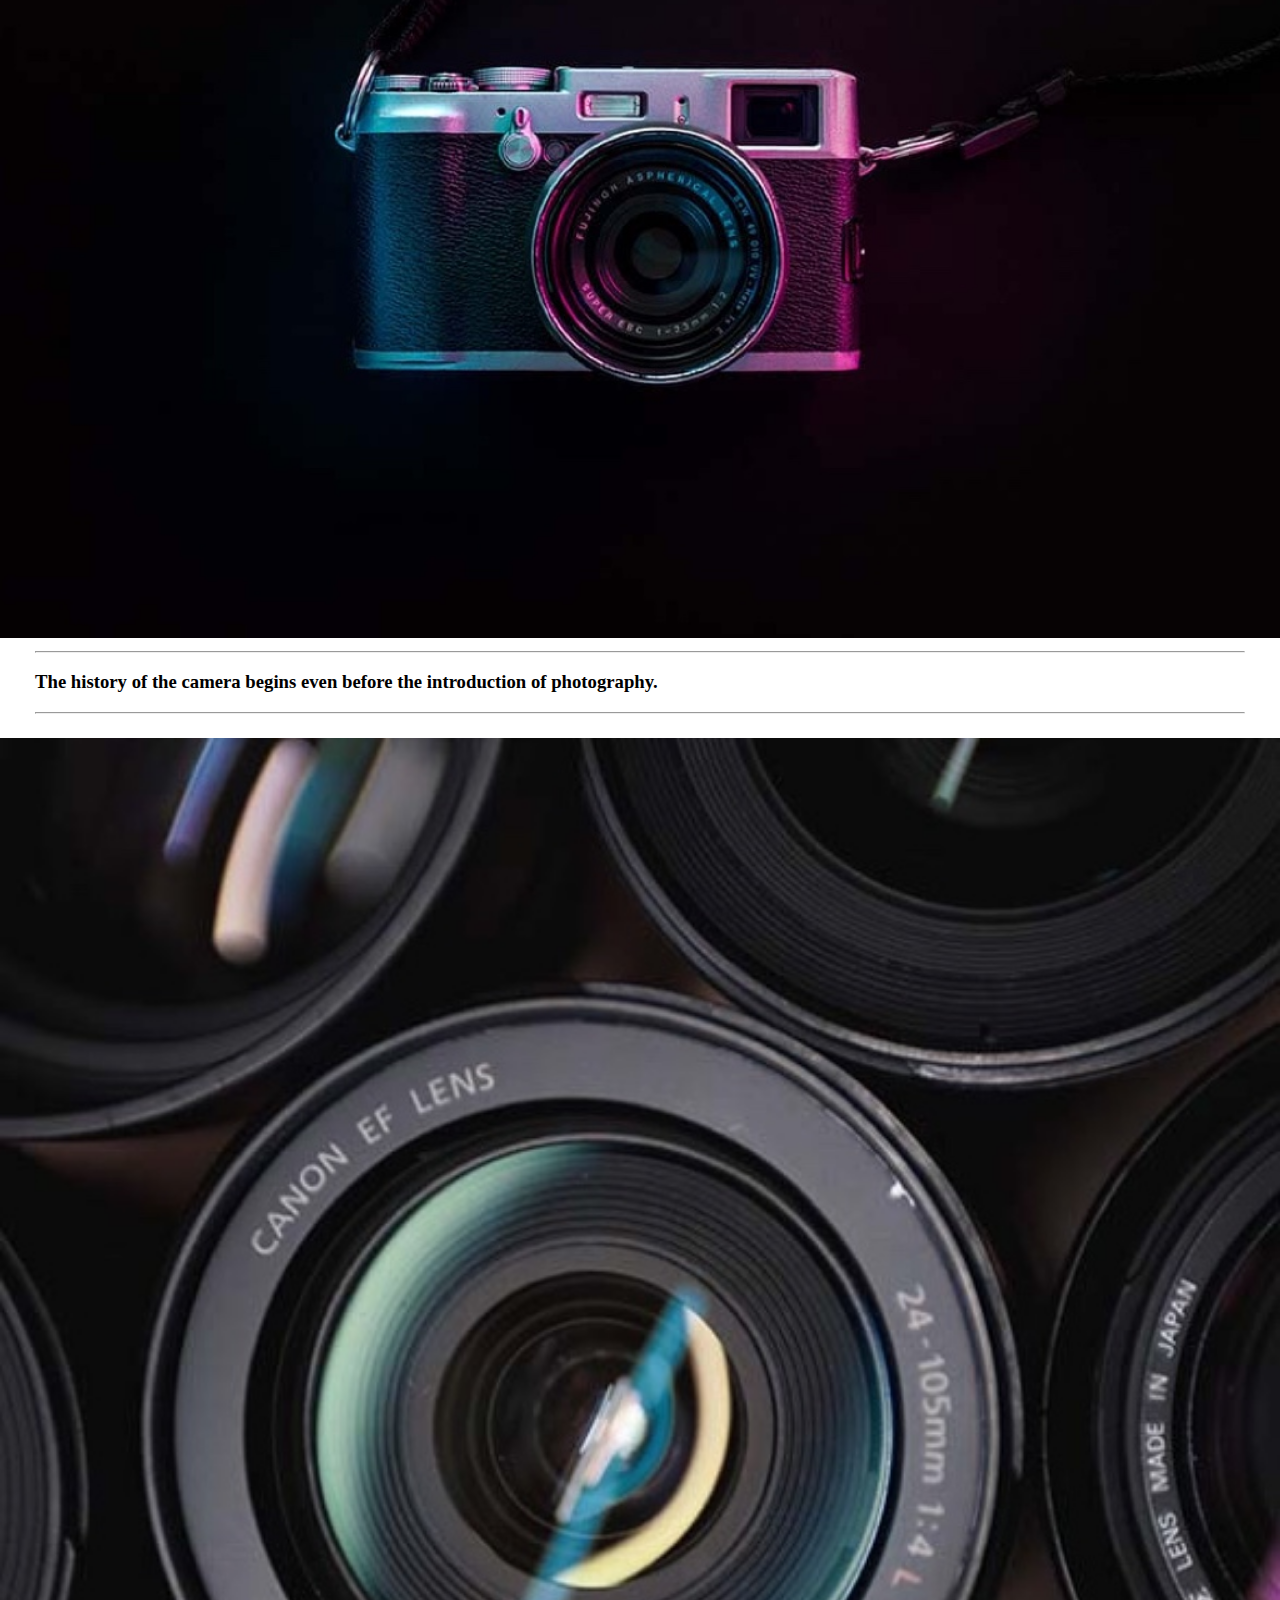
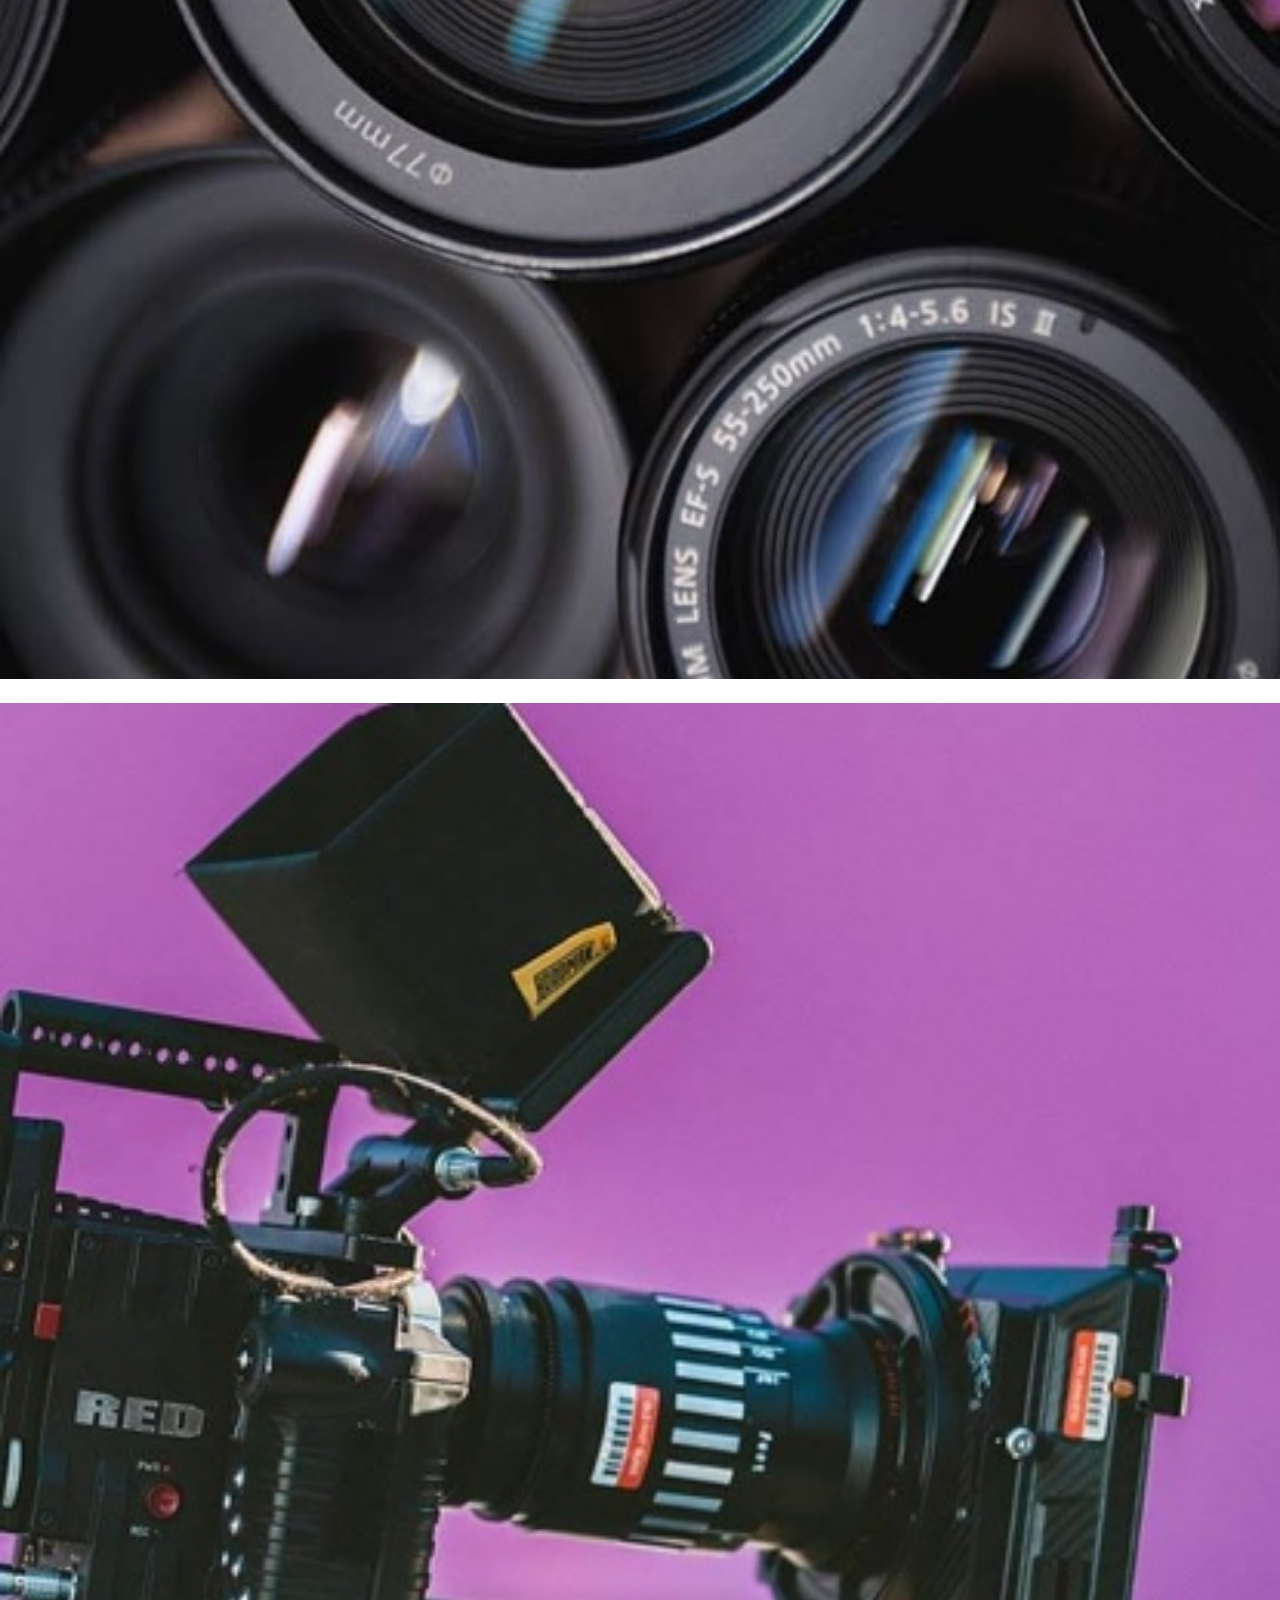
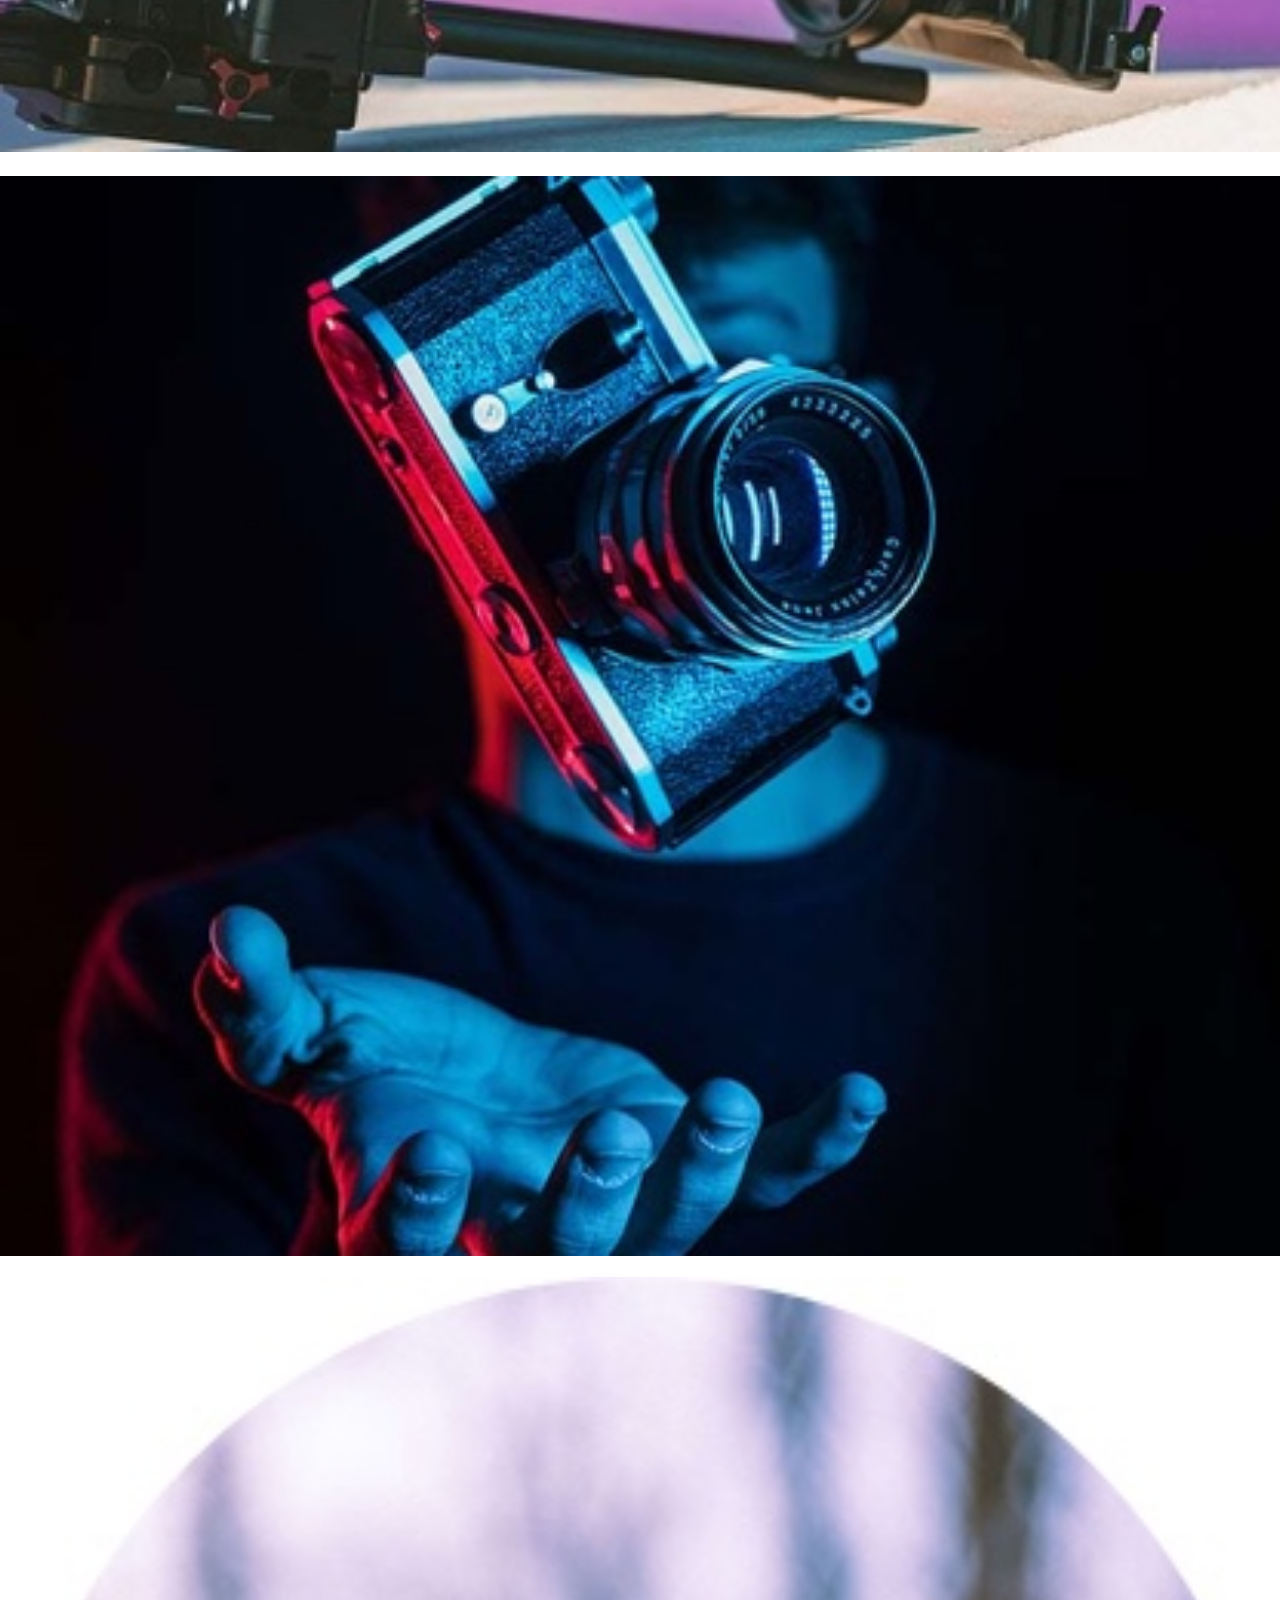
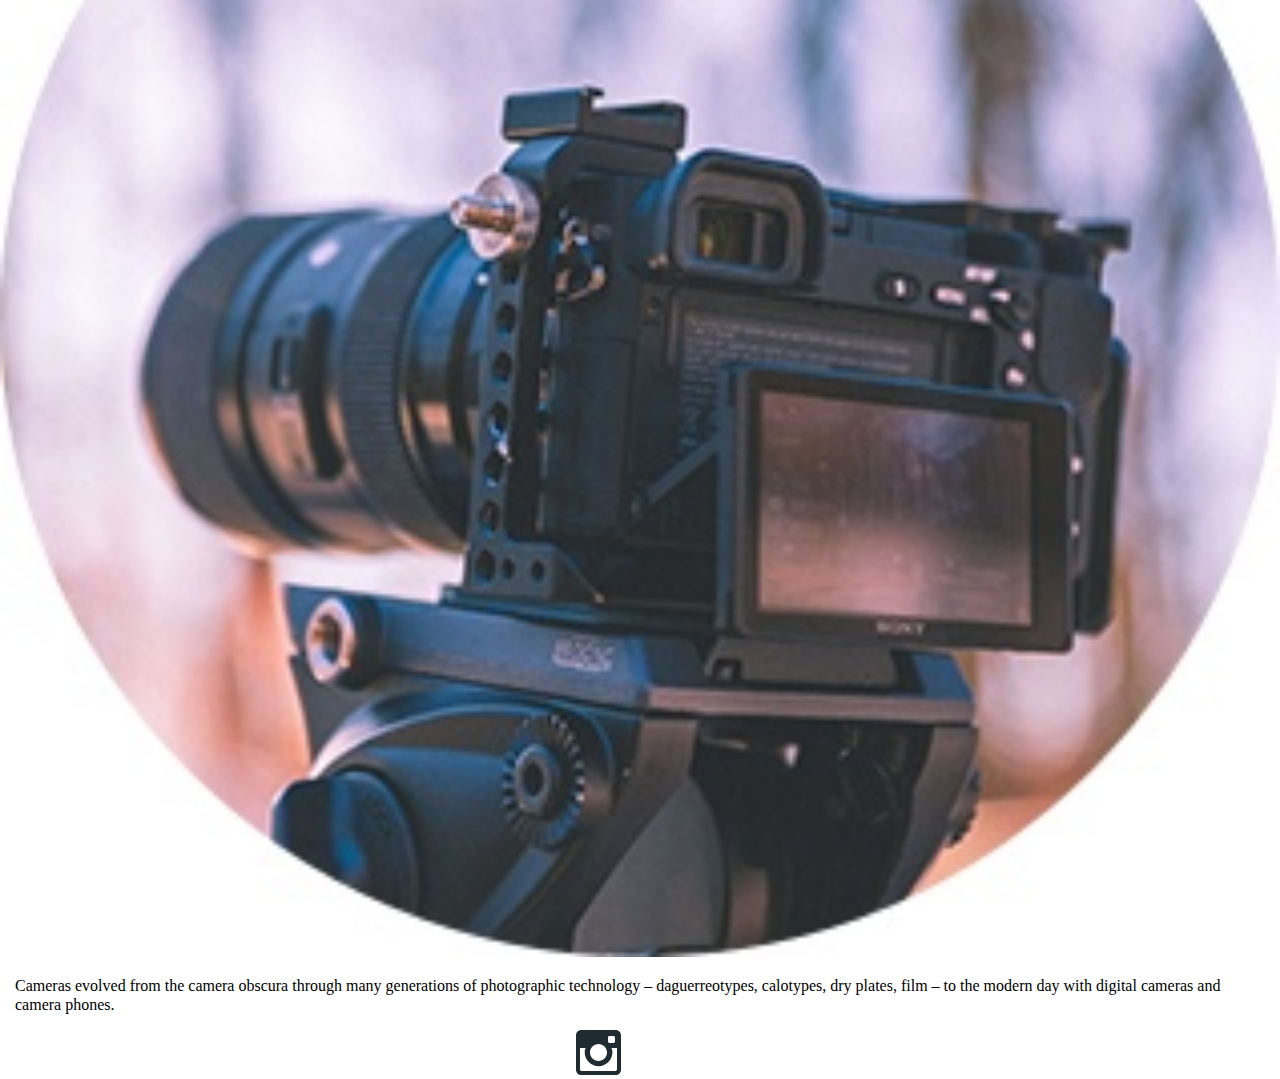
==== commit 493c4050: "footer scss" ====
--- a/Kelsey Web 2/deploy/index.html
+++ b/Kelsey Web 2/deploy/index.html
@@ -21,45 +21,65 @@
 
 
 <section id="section-2">
-    <aside>
+    <div>
+        <aside>
     
-        <img src="img/section-2/left-side.jpg" alt="Vintage Leica Camera" />
-    
-    </aside>
+            <img src="img/section-2/left-side.jpg" alt="Vintage Leica Camera" />
         
-    <article>        
+        </aside>
+    </div>
+
+    <section id="section-2-container">
+   
+        <div id="section-2-text">
+            
+            <article>        
+            
+                <hr />
         
-        <hr />
+                <h3>At their most basic,</h3>
+        
+                <h4> cameras are sealed boxes with a small hole to allow light 
+                    in to capture an image on a light-sensitive surface </h4>
+        
+                <hr />
+                
+            </article>
 
-        <h3>At their most basic,</h3>
-
-        <h4> cameras are sealed boxes with a small hole to allow light in to capture an image on a light-sensitive surface </h4>
-
-        <hr />
+        </div>
         
-     </article>
-
+    </section>
+        
 </section>
 <section id="section-3">
+    <div>
 
-    <aside>    
+        <aside>    
         
-        <img src="img/section-3/Step-1.jpg" alt="DSLR Camera" />
+            <img src="img/section-3/Step-1.jpg" alt="DSLR Camera" />
+    
+        </aside>
 
-    </aside>
-    
+    </div>
 
-    <section>
-       
-        <hr />
+     <section id="section-3-container"> 
+        
+        <div id="section-3-text">
+        
+            <article>
 
-        <h3>The history of the camera begins even before the introduction 
-            of photography. </h3>
+                <hr />
 
-        <hr />
+                <h3>The history of the camera begins even before the introduction 
+                    of photography. </h3>
+                    
+                <hr />
 
+            </article>    
+            
+         </div>
 
-    </section>
+     </section>
 
 </section>
 <section id="section-4">
@@ -79,15 +99,37 @@
 
 </section>
 <section id="section-5">
+    <div>
+        <aside>
 
-    <img src="img/section-5/circle-callout.jpg" alt="Camera on Tripod" />
+            <img src="img/section-5/circle-callout.jpg" alt="Camera on Tripod" />
 
-    <p> Cameras evolved from the camera obscura through many generations of photographic technology – daguerreotypes, calotypes, dry plates, film – to the modern day with digital cameras and camera phones.  </p>
+        </aside>
 
+    </div>
+
+    <section id="section-5-container">
+        
+        <div id="section-5-text"> 
+            <article>
+
+                <p> Cameras evolved from the camera obscura through many generations of photographic technology – daguerreotypes, calotypes, dry plates, film – to the modern day with digital cameras and camera phones.</p>       
+    
+            </article>
+
+        </div>
+    
+    </section>
+    
 </section>
-<section>
+<section id="footer">
+
+    <div id="footer-content">
+
+        <img src="img/footer/logo.svg" alt="Instagram link" />
+
+    </div>
     
-    <img src="img/footer/logo.svg" alt="Instagram link" />
 
 </section>
 
--- a/Kelsey Web 2/deploy/css/styles.css
+++ b/Kelsey Web 2/deploy/css/styles.css
@@ -317,6 +317,11 @@
 /* =============
     Base
 ============= */
+ul {
+  padding: 0; }
+  ul li {
+    list-style: none; }
+
 /* =============
     Typography
 ============= */
@@ -347,6 +352,13 @@
 /* =============
     Footer
 ============= */
+#footer {
+  display: grid;
+  grid-template-columns: 45% auto 45%;
+  grid-template-areas: ". footer ."; }
+  #footer #footer-content {
+    grid-area: footer; }
+
 /* =============
     Section 1
 ============= */
@@ -359,15 +371,53 @@
 #section-2 aside img {
   width: 100%; }
 
+#section-2 #section-2-container {
+  display: grid;
+  grid-template-columns: 15px auto 15px;
+  grid-template-areas: ". section-2 .";
+  gap: 20px; }
+  #section-2 #section-2-container #section-2-text {
+    grid-area: section-2;
+    gap: 20px; }
+
 /* =============
     Section 3
 ============= */
 #section-3 aside img {
   width: 100%; }
 
+#section-3 #section-3-container {
+  display: grid;
+  grid-template-columns: 15px auto 15px;
+  grid-template-areas: ". section-3 .";
+  gap: 20px; }
+  #section-3 #section-3-container #section-3-text {
+    grid-area: section-3;
+    gap: 20px; }
+
 /* =============
     Section 4
 ============= */
+#section-4 {
+  display: grid;
+  grid-template-columns: 0px auto 0px;
+  grid-template-areas: ". section-4 ."; }
+  #section-4 ul {
+    grid-area: section-4;
+    display: grid;
+    gap: 20px; }
+    #section-4 ul li img {
+      width: 100%; }
+
 /* =============
     Section 5
 ============= */
+#section-5 aside img {
+  width: 100%; }
+
+#section-5 #section-5-container {
+  display: grid;
+  grid-template-columns: 15px auto 15px;
+  grid-template-areas: ". section-5 ."; }
+  #section-5 #section-5-container #section-5-text {
+    grid-area: section-5; }
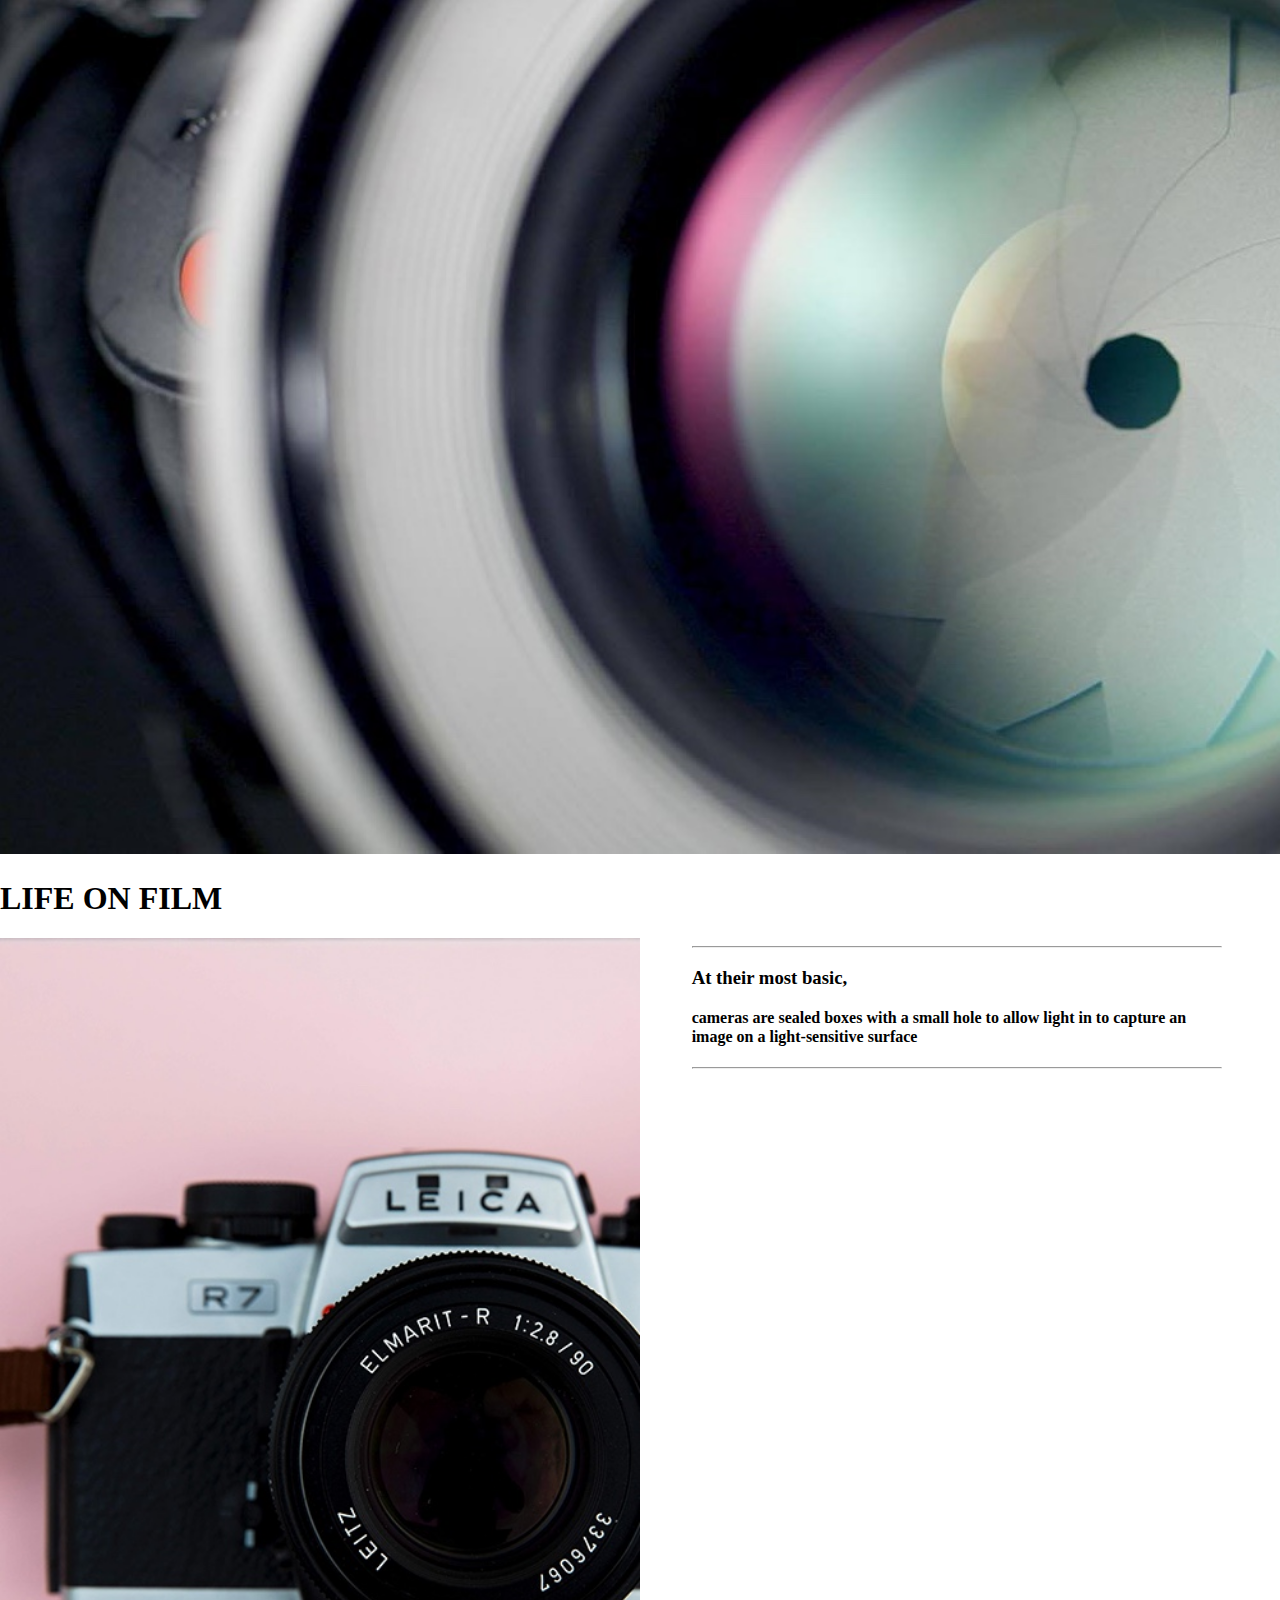
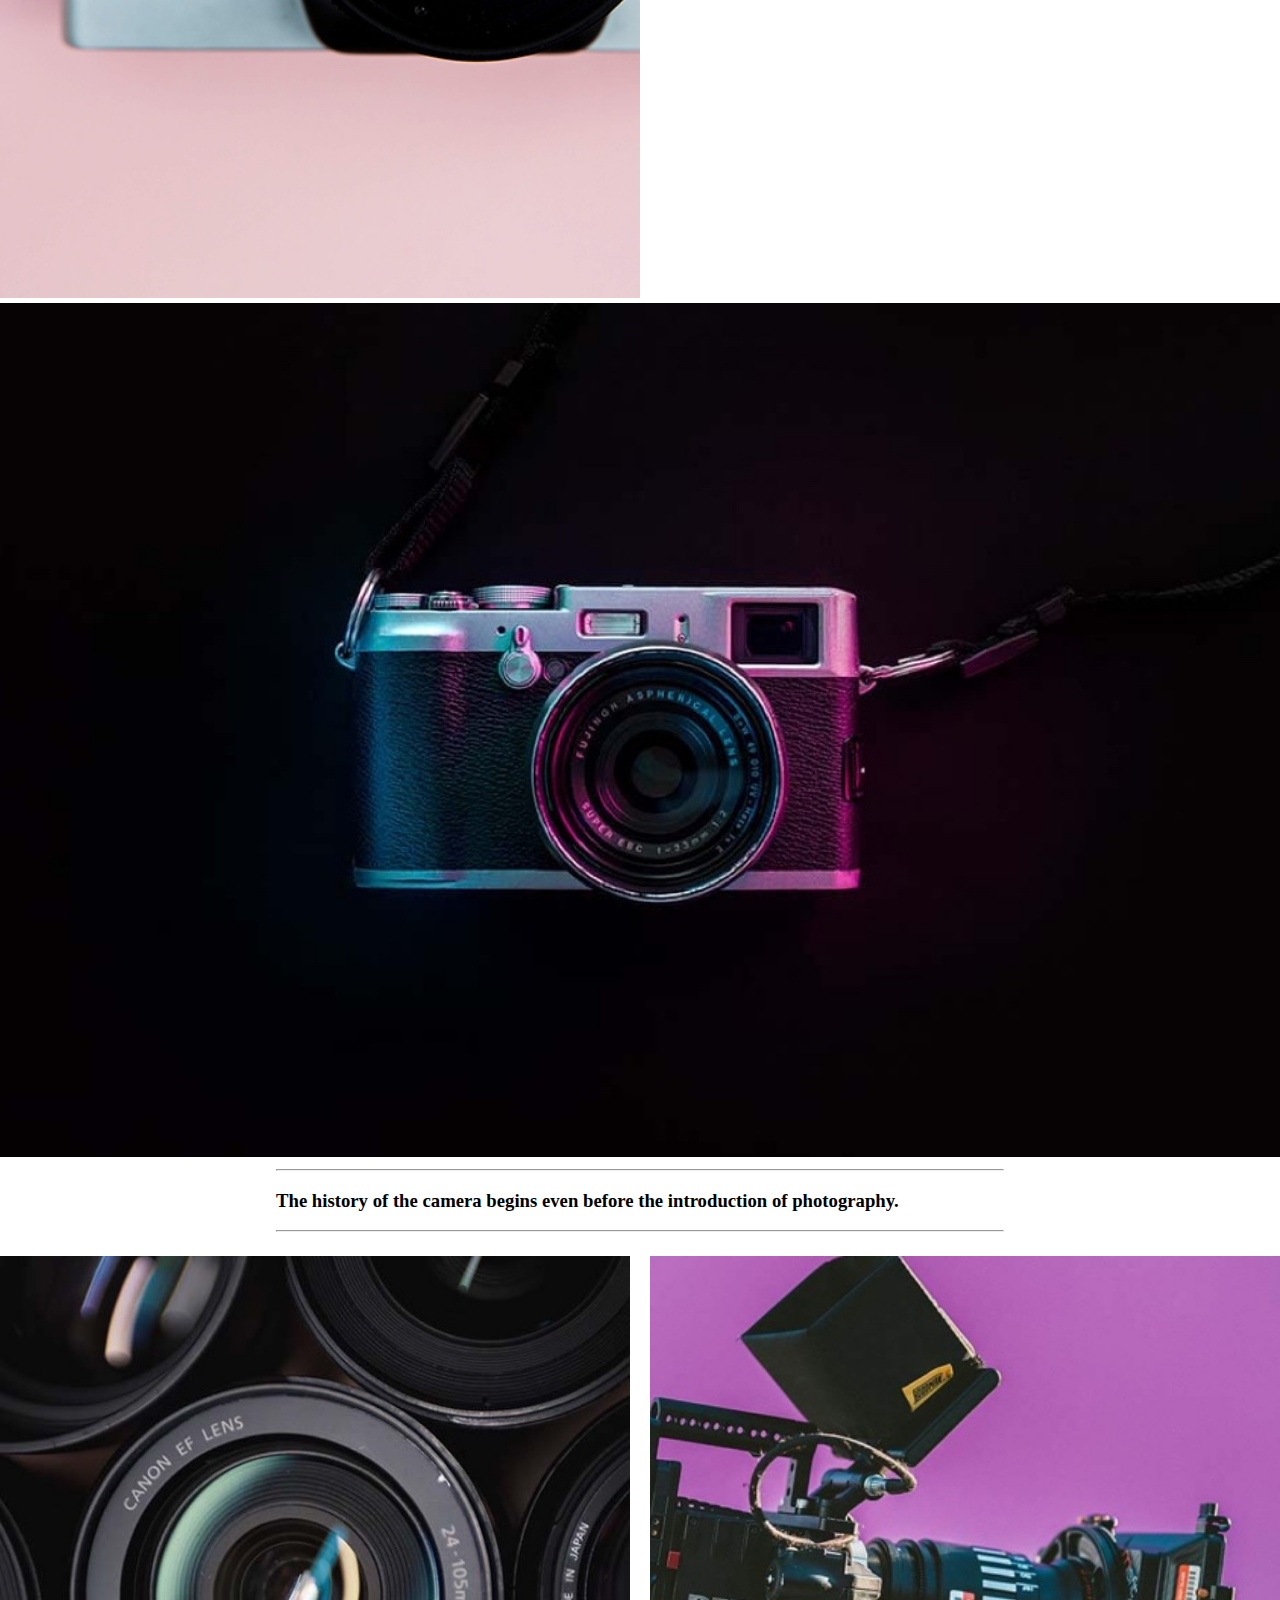
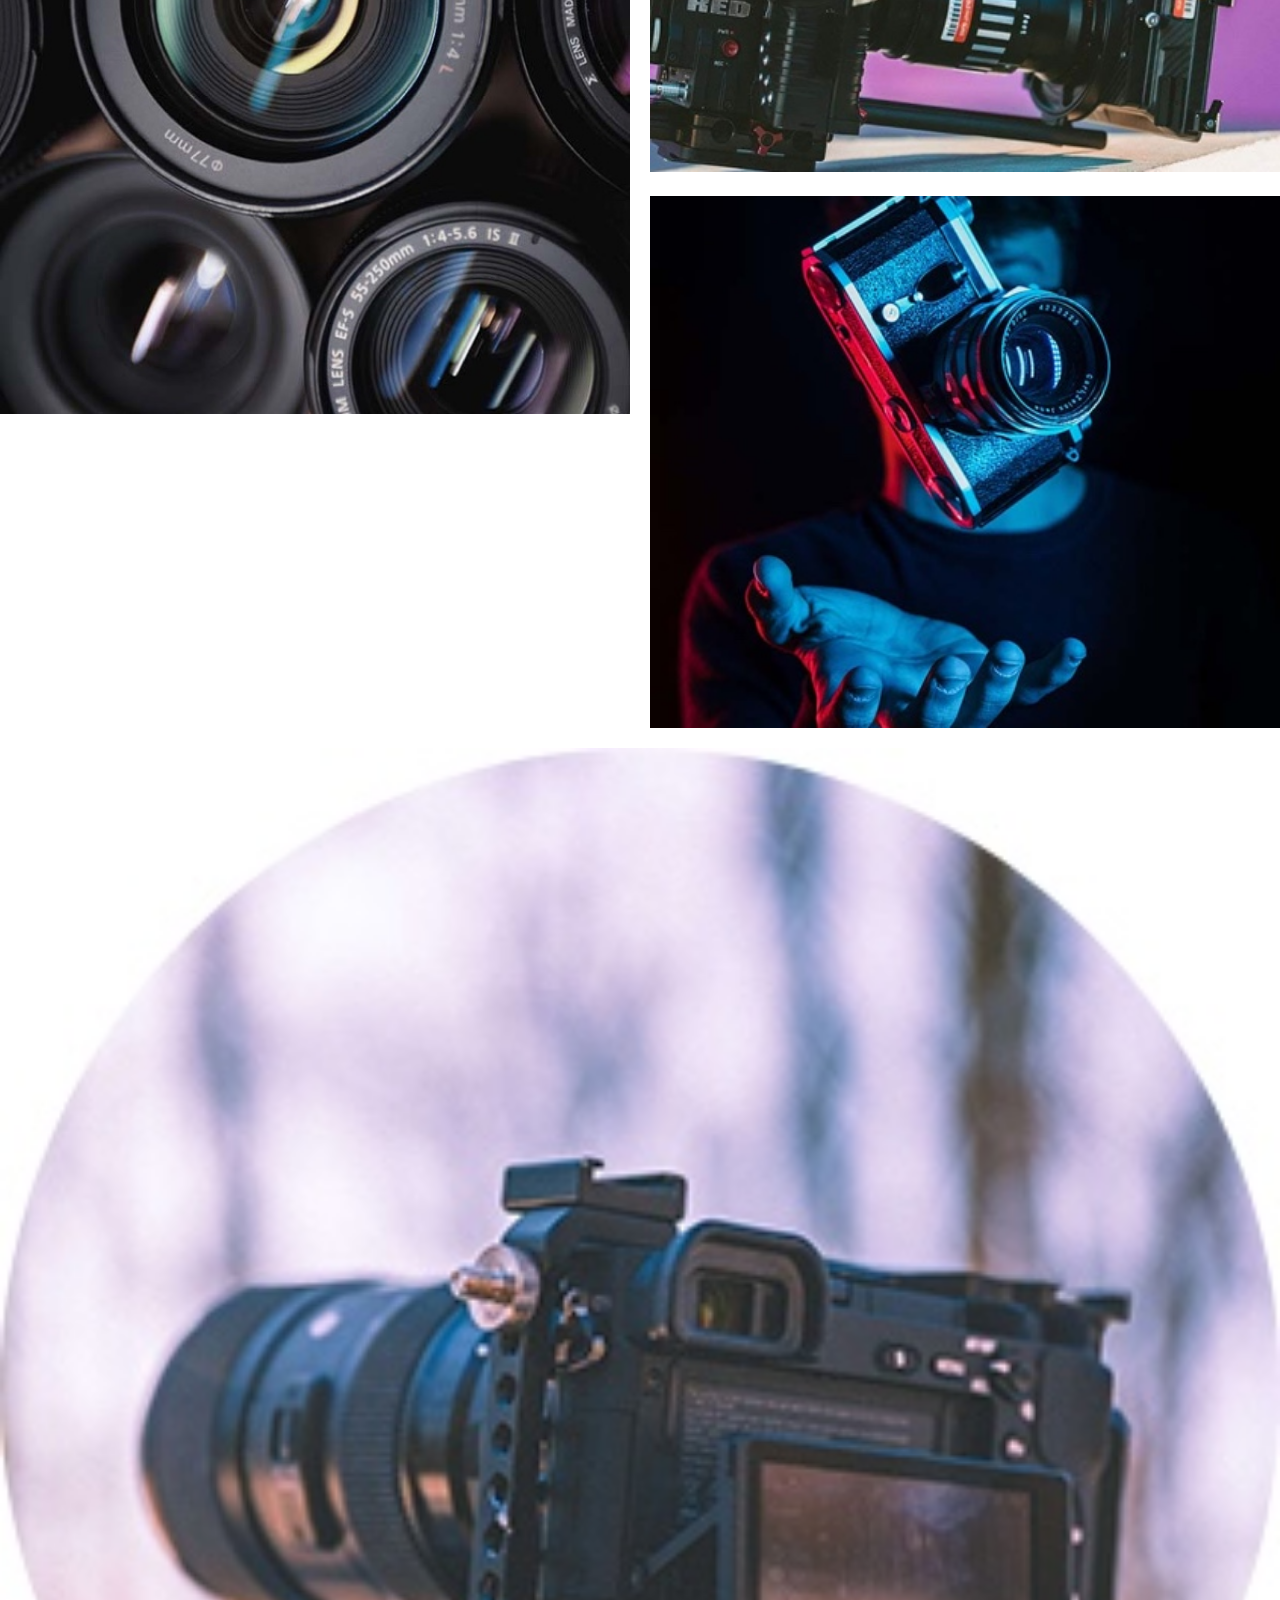
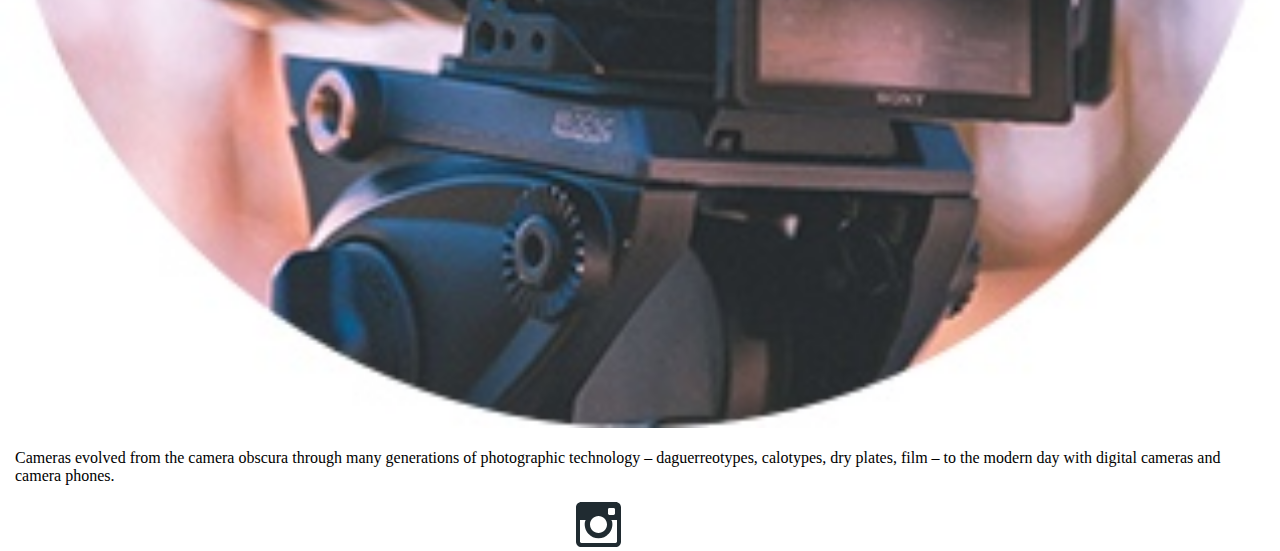
==== commit 6c217c18: "created grid system in scss for gallery" ====
--- a/Kelsey Web 2/deploy/index.html
+++ b/Kelsey Web 2/deploy/index.html
@@ -6,7 +6,7 @@
     <meta name="viewport" content="width=device-width, initial-scale=1.0">
     <meta http-equiv="X-UA-Compatible" content="ie=edge">
     <link rel="stylesheet" href="css/styles.css">
-    <title>Week 2 Homework</title>
+    <title>Week 3 Homework</title>
 </head>
 
 <body>
@@ -21,7 +21,7 @@
 
 
 <section id="section-2">
-    <div>
+    <div id="image">
         <aside>
     
             <img src="img/section-2/left-side.jpg" alt="Vintage Leica Camera" />
@@ -86,13 +86,13 @@
 
 <ul> 
 
-    <li>    <img src="img/section-4/gallery-1.jpg" alt="Camera Lenses" />
+    <li id="g1">    <img src="img/section-4/gallery-1.jpg" alt="Camera Lenses" />
     </li>
 
-    <li>    <img src="img/section-4/gallery-2.jpg" alt="Video Camera" />
+    <li id="g2">    <img src="img/section-4/gallery-2.jpg" alt="Video Camera" />
     </li>
 
-    <li>    <img src="img/section-4/gallery-3.jpg" alt="Blue Red Camera Toss" />
+    <li id="g3">    <img src="img/section-4/gallery-3.jpg" alt="Blue Red Camera Toss" />
     </li>
 
 </ul>
--- a/Kelsey Web 2/deploy/css/styles.css
+++ b/Kelsey Web 2/deploy/css/styles.css
@@ -371,14 +371,27 @@
 #section-2 aside img {
   width: 100%; }
 
-#section-2 #section-2-container {
+@media (min-width: 768px) {
+  #section-2 {
+    display: grid;
+    grid-template-columns: 33% auto .5%;
+    grid-template-areas: "image section-2-text ."; } }
+
+@media (min-width: 1200px) {
+  #section-2 {
+    display: grid;
+    grid-template-columns: 50% auto .5%;
+    grid-template-areas: "image section-2-text ."; } }
+
+#section-2-container {
   display: grid;
-  grid-template-columns: 15px auto 15px;
+  grid-template-columns: 5% auto 5%;
   grid-template-areas: ". section-2 .";
   gap: 20px; }
-  #section-2 #section-2-container #section-2-text {
-    grid-area: section-2;
-    gap: 20px; }
+
+#section-2-text {
+  grid-area: section-2;
+  gap: 20px; }
 
 /* =============
     Section 3
@@ -388,9 +401,21 @@
 
 #section-3 #section-3-container {
   display: grid;
-  grid-template-columns: 15px auto 15px;
+  grid-template-columns: 5% auto 5%;
   grid-template-areas: ". section-3 .";
   gap: 20px; }
+  @media (min-width: 768px) {
+    #section-3 #section-3-container {
+      display: grid;
+      grid-template-columns: 15% auto 15%;
+      grid-template-areas: ". section-3 .";
+      gap: 20px; } }
+  @media (min-width: 1200px) {
+    #section-3 #section-3-container {
+      display: grid;
+      grid-template-columns: 20% auto 20%;
+      grid-template-areas: ". section-3 .";
+      gap: 20px; } }
   #section-3 #section-3-container #section-3-text {
     grid-area: section-3;
     gap: 20px; }
@@ -406,9 +431,27 @@
     grid-area: section-4;
     display: grid;
     gap: 20px; }
+    @media (min-width: 768px) {
+      #section-4 ul {
+        display: grid;
+        grid-template-columns: repeat(2, 1fr);
+        grid-template-areas: "g1 g1" "g2 g3"; } }
+    @media (min-width: 1200px) {
+      #section-4 ul {
+        display: grid;
+        grid-template-columns: repeat(2, 1fr);
+        grid-template-areas: "g1 g2" "g1 g3"; } }
     #section-4 ul li img {
       width: 100%; }
-
+    @media (min-width: 768px) {
+      #section-4 ul #g1 {
+        grid-area: g1; } }
+    @media (min-width: 768px) {
+      #section-4 ul #g2 {
+        grid-area: g2; } }
+    @media (min-width: 768px) {
+      #section-4 ul #g3 {
+        grid-area: g3; } }
 /* =============
     Section 5
 ============= */
